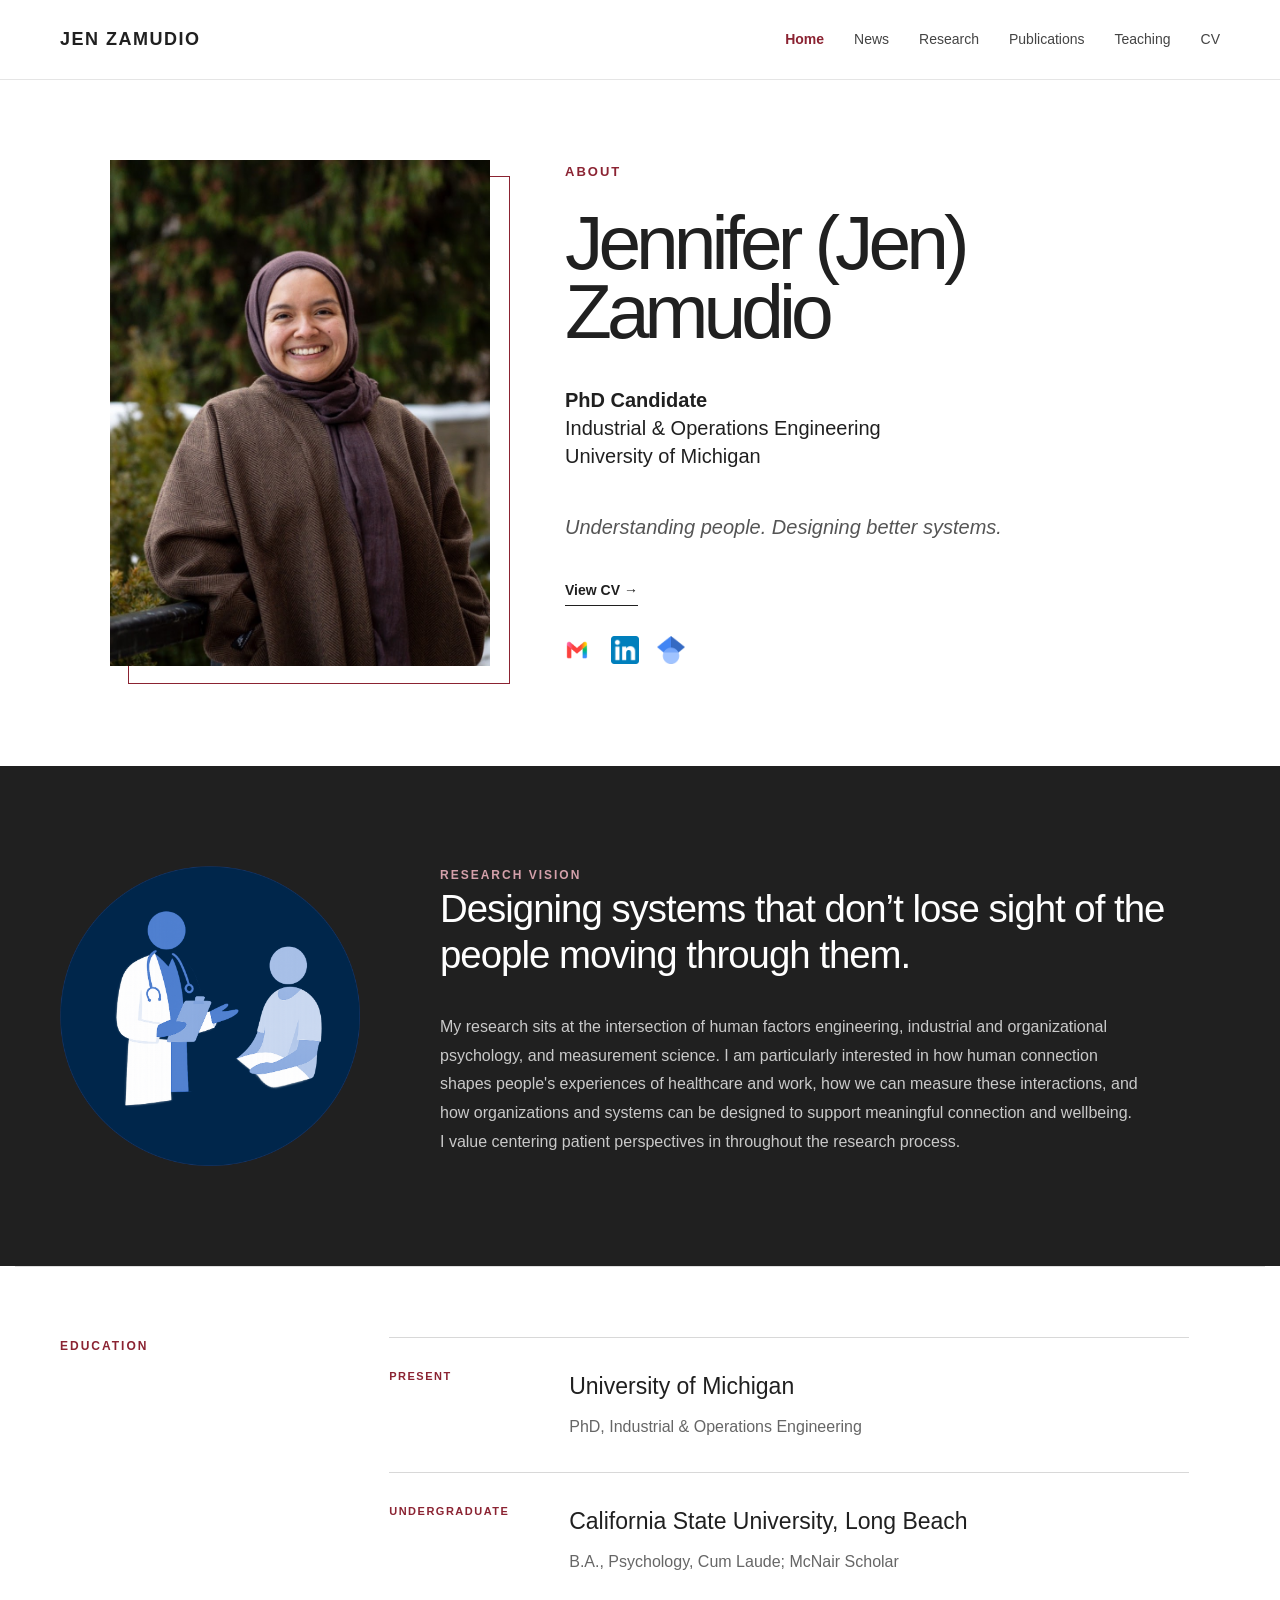
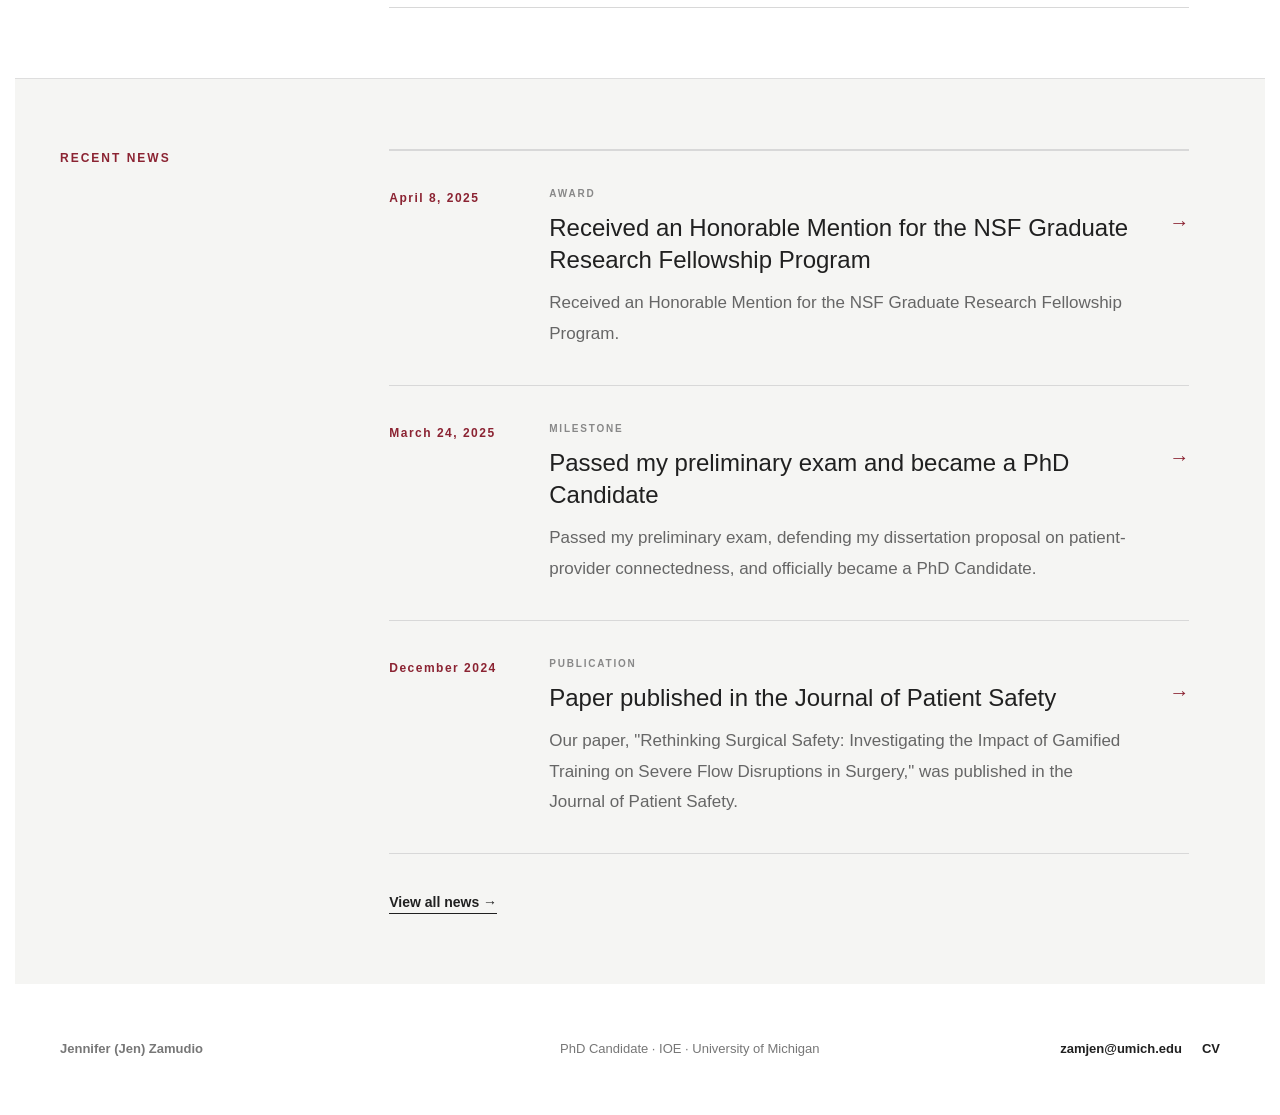
==== index.html @ ee417a84 "Update index.html" ====
<!DOCTYPE html>
<html lang="en">

<head>

    <meta charset="UTF-8">

    <meta
        name="viewport"
        content="width=device-width, initial-scale=1.0"
    >

    <title>About | Jen Zamudio</title>

    <link
        rel="stylesheet"
        href="style.css"
    >

</head>


<body>


<header class="site-header">

    <div class="nav-container">

        <a
            href="index.html"
            class="site-name"
        >
            JEN ZAMUDIO
        </a>


        <nav>
            <a href="index.html">Home</a>
             <a href="news.html">News</a>
            <a href="research.html">Research</a>
            <a href="publications.html">Publications</a>
            <a href="teaching.html">Teaching</a>
            <a href="cv.html">CV</a>
        </nav>

    </div>

</header>



<main>


<!-- PROFILE HEADER -->

<section class="profile-header">

    <div class="profile-photo">

        <img
            src="jennifer-zamudio.jpg"
            alt="Jennifer Zamudio"
        >

    </div>


    <div class="profile-intro">

        <p class="eyebrow">
            ABOUT
        </p>

        <h1>
            Jennifer (Jen)<br>
            Zamudio
        </h1>

       <p class="profile-title">
    <b>PhD Candidate</b><br>
    <a href="https://ioe.engin.umich.edu/" target="_blank">
        Industrial & Operations Engineering<br>
        University of Michigan
    </a>
</p>

        <p class="profile-description">

          <em>Understanding people. Designing better systems.</em>

        </p>


        <div class="profile-links">

    <a href="cv.html">
        View CV →
    </a>

</div>


<div class="social-links">


       <a
        href="mailto:zamjen@umich.edu"
        target="_blank"
        aria-label="E-mail"
    >
        <img
            src="mail.png"
            alt="Email"
        >
    </a>
    
    <a
        href="https://www.linkedin.com/in/zamjen/"
        target="_blank"
        aria-label="LinkedIn"
    >
        <img
            src="li.png"
            alt="LinkedIn"
        >
    </a>

      <a
        href="https://scholar.google.com/citations?user=yQ9SQmwAAAAJ&hl=en"
        target="_blank"
        aria-label="Google Scholar"
    >
        <img
            src="google-scholar.png"
            alt="Google Scholar"
        >
    </a>

</div>

    </div>

</section>


<!-- RESEARCH VISION -->

<section class="profile-highlight">

    <div class="research-vision-left">

        <div class="research-photo">

            <img
                src="research-identity.png"
                alt="Research identity"
            >

        </div>

    </div>


    <div class="research-content">

        <div class="profile-highlight-label">
            RESEARCH VISION<br>
        </div>

        <blockquote>
            Designing systems that don’t lose sight of the people moving through them.
        </blockquote>

        <p>
            My research sits at the intersection of human factors engineering,
            industrial and organizational psychology, and measurement science.
            I am particularly interested in how human connection
            shapes people's experiences of healthcare and work,
            how we can measure these interactions,
            and how organizations and systems can be designed to
            support meaningful connection and wellbeing. I value centering patient perspectives
            in throughout the research process.
        </p>

    </div>

</section>
    
<!-- EDUCATION -->

<section class="profile-section education-section">

    <div class="profile-section-label">
        EDUCATION
    </div>


    <div class="profile-section-content">


        <div class="education-item">

            <div class="education-year">
                PRESENT
            </div>

            <div>

                <h3>
                    University of Michigan
                </h3>

                <p>
                    PhD, Industrial & Operations Engineering
                </p>

            </div>

        </div>


        <div class="education-item">

            <div class="education-year">
                UNDERGRADUATE
            </div>

            <div>

                <h3>
                    California State University, Long Beach
                </h3>

                <p>
                    B.A., Psychology, Cum Laude; McNair Scholar
                </p>

            </div>

        </div>


    </div>

</section>
<!-- =====================================================
     RECENT NEWS
     ===================================================== -->

<!-- RECENT NEWS -->

<section class="profile-section news-section">

    <div class="profile-section-label">
        RECENT NEWS
    </div>


    <div class="profile-section-content">

        <div id="homepage-news">
            <!-- News automatically inserted by main.js -->
        </div>


        <div class="recent-news-footer">

            <a href="news.html" class="text-link">
                View all news →
            </a>

        </div>

    </div>

</section>

    
<!-- FOOTER -->

<footer>

    <div class="footer-info">
        <b>Jennifer (Jen) Zamudio</b>
    </div>


    <div class="footer-info">

        PhD Candidate · IOE · University of Michigan

    </div>


    <div class="footer-links">

        <a href="mailto:">
            zamjen@umich.edu
        </a>

        <a href="cv.html">
            CV
        </a>

    </div>

</footer>


</main>


<script src="main.js"></script>


</body>

</html>
---- style.css ----
/* =========================================================
   JENNIFER ZAMUDIO — ACADEMIC WEBSITE
   ========================================================= */


/* =========================================================
   GLOBAL
   ========================================================= */

* {
    box-sizing: border-box;
}

html {
    scroll-behavior: smooth;
}

body {
    margin: 0;
    font-family: Arial, Helvetica, sans-serif;
    color: #202020;
    background: #ffffff;
    line-height: 1.6;
}

a {
    color: inherit;
    text-decoration: none;
}

img {
    max-width: 100%;
    display: block;
}


/* =========================================================
   HEADER
   ========================================================= */

.site-header {
    width: 100%;
    border-bottom: 1px solid #e5e5e5;
    background: #ffffff;
    position: relative;
    z-index: 10;
}

.nav-container {
    max-width: 1250px;
    margin: 0 auto;
    padding: 25px 45px;

    display: flex;
    align-items: center;
    justify-content: space-between;
    gap: 40px;
}

.site-name {
    font-size: 18px;
    font-weight: 700;
    letter-spacing: 1.5px;
    white-space: nowrap;
}

nav {
    display: flex;
    align-items: center;
    gap: 30px;
}

nav a {
    font-size: 14px;
    color: #444;
    transition: color 0.2s ease;
}

nav a:hover {
    color: #8b2332;
}

nav a.active {
    color: #8b2332;
    font-weight: 700;
}


/* =========================================================
   HOMEPAGE — HERO
   ========================================================= */

.hero {
    max-width: 1250px;
    margin: 0 auto;

    min-height: 650px;
    padding: 90px 45px;

    display: grid;
    grid-template-columns: 1.1fr 0.9fr;
    gap: 80px;
    align-items: center;
}

.hero-text {
    max-width: 700px;
}

.eyebrow {
    margin: 0 0 25px 0;

    font-size: 13px;
    font-weight: 700;
    letter-spacing: 2px;

    color: #8b2332;
}

.hero h1 {
    margin: 0;

    font-size: clamp(64px, 8vw, 112px);
    line-height: 0.9;
    letter-spacing: -5px;
    font-weight: 700;
}

.hero h2 {
    max-width: 650px;

    margin: 40px 0 25px;

    font-size: clamp(25px, 3vw, 40px);
    line-height: 1.2;
    font-weight: 400;
}

.hero-description {
    max-width: 600px;

    margin: 0;

    font-size: 18px;
    line-height: 1.7;
    color: #555;
}

.hero-buttons {
    margin-top: 40px;

    display: flex;
    align-items: center;
    gap: 30px;
}

.button {
    display: inline-block;

    padding: 14px 25px;

    background: #8b2332;
    color: white;

    font-size: 14px;
    font-weight: 700;

    transition: all 0.2s ease;
}

.button:hover {
    background: #651724;
    transform: translateY(-2px);
}

.text-link {
    font-size: 14px;
    font-weight: 700;

    border-bottom: 1px solid #202020;

    padding-bottom: 3px;

    transition: all 0.2s ease;
}

.text-link:hover {
    color: #8b2332;
    border-color: #8b2332;
}


/* =========================================================
   HOMEPAGE — HERO PHOTO
   ========================================================= */

.hero-image {
    width: 100%;
    position: relative;
}

.hero-image img {
    width: 100%;
    aspect-ratio: 4 / 5;

    object-fit: cover;

    display: block;

    filter: grayscale(8%);

    transition: transform 0.4s ease;
}

.hero-image::after {
    content: "";

    position: absolute;

    left: 18px;
    bottom: -18px;

    width: 100%;
    height: 100%;

    border: 1px solid #8b2332;

    z-index: -1;
}

.hero-image:hover img {
    transform: translate(-4px, -4px);
}


/* =========================================================
   HOMEPAGE — RECENT NEWS
   ========================================================= */

.recent-news {
    max-width: 1250px;
    margin: 0 auto;
    padding: 120px 45px;
}

.recent-news-header {
    display: grid;
    grid-template-columns: 0.35fr 1fr;
    gap: 80px;
    margin-bottom: 70px;
}

.recent-news-header h2 {
    max-width: 800px;
    margin: 0;

    font-size: clamp(38px, 5vw, 65px);
    line-height: 1.05;
    letter-spacing: -2px;
    font-weight: 500;
}

.recent-news-intro {
    max-width: 700px;
    margin: 35px 0 0;

    font-size: 18px;
    line-height: 1.7;
    color: #666;
}


/* ---------- NEWS ITEMS ---------- */

.homepage-news-item {
    display: grid;
    grid-template-columns: 120px 1fr auto;
    gap: 40px;

    padding: 35px 0;

    border-top: 1px solid #d8d8d8;

    align-items: start;

    transition: padding-left 0.2s ease;
}

.homepage-news-item:last-child {
    border-bottom: 1px solid #d8d8d8;
}

.homepage-news-item:hover {
    padding-left: 8px;
}

.homepage-news-date {
    padding-top: 3px;

    font-size: 12px;
    font-weight: 700;
    letter-spacing: 1.5px;

    color: #8b2332;
}

.homepage-news-content {
    max-width: 800px;
}

.homepage-news-category {
    display: block;

    margin-bottom: 10px;

    font-size: 10px;
    font-weight: 700;
    letter-spacing: 1.8px;

    color: #888;
}

.homepage-news-content h3 {
    margin: 0;

    font-size: 24px;
    line-height: 1.35;
    font-weight: 500;
}

.homepage-news-content p {
    max-width: 700px;

    margin: 12px 0 0;

    font-size: 15px;
    line-height: 1.7;

    color: #666;
}

.homepage-news-arrow {
    padding-top: 20px;

    font-size: 20px;
    font-weight: 700;

    color: #8b2332;

    transition: transform 0.2s ease;
}

.homepage-news-item:hover .homepage-news-arrow {
    transform: translateX(5px);
}

.recent-news-footer {
    margin-top: 35px;
}

/* =========================================================
   HOMEPAGE — RESEARCH INTRO
   ========================================================= */

.research-intro {
    background: #f5f5f3;

    padding: 110px 45px;
}

.research-intro > * {
    max-width: 1250px;
    margin-left: auto;
    margin-right: auto;
}

.section-label {
    margin-bottom: 25px;

    font-size: 12px;
    font-weight: 700;
    letter-spacing: 2px;

    color: #8b2332;
}

.research-intro > h2 {
    max-width: 850px;

    margin-top: 0;

    font-size: clamp(35px, 5vw, 62px);
    line-height: 1.1;
    letter-spacing: -2px;

    font-weight: 500;
}

.section-description {
    max-width: 700px;

    margin-top: 30px;

    color: #666;
    font-size: 18px;
}


/* =========================================================
   HOMEPAGE — RESEARCH CARDS
   ========================================================= */

.research-grid {
    max-width: 1250px;

    margin-top: 70px;

    display: grid;
    grid-template-columns: repeat(3, 1fr);
    gap: 25px;
}

.research-card {
    display: flex;
    flex-direction: column;

    min-height: 360px;

    padding: 35px;

    background: white;

    border-top: 4px solid #8b2332;

    transition:
        transform 0.25s ease,
        box-shadow 0.25s ease;
}

.research-card:hover {
    transform: translateY(-6px);

    box-shadow:
        0 15px 35px rgba(0, 0, 0, 0.08);
}

.card-number {
    font-size: 13px;
    color: #8b2332;
    font-weight: 700;
}

.research-card h3 {
    margin: 50px 0 20px;

    font-size: 30px;
    line-height: 1.15;
}

.research-card p {
    margin: 0;

    color: #666;
    font-size: 16px;
}

.card-link {
    margin-top: auto;

    padding-top: 30px;

    font-size: 14px;
    font-weight: 700;
}


/* =========================================================
   HOMEPAGE — FEATURED RESEARCH
   ========================================================= */

.featured {
    max-width: 1250px;

    margin: 0 auto;

    padding: 120px 45px;

    display: grid;

    grid-template-columns: 0.35fr 1fr;

    gap: 80px;
}

.featured-label {
    font-size: 12px;
    font-weight: 700;
    letter-spacing: 2px;
    color: #8b2332;
}

.featured-content {
    max-width: 800px;
}

.featured-kicker {
    margin: 0 0 20px;

    font-size: 12px;
    font-weight: 700;
    letter-spacing: 2px;

    color: #888;
}

.featured h2 {
    margin: 0;

    font-size: clamp(38px, 5vw, 65px);

    line-height: 1.05;

    letter-spacing: -2px;

    font-weight: 500;
}

.featured-content > p:not(.featured-kicker) {
    max-width: 700px;

    margin: 35px 0;

    font-size: 18px;

    color: #666;
}


/* =========================================================
   HOMEPAGE — APPROACH
   ========================================================= */

.approach {
    background: #202020;

    color: white;

    padding: 100px 45px;
}

.approach > .section-label {
    max-width: 1250px;

    margin-left: auto;
    margin-right: auto;

    color: #d4a0aa;
}

.approach-grid {
    max-width: 1250px;

    margin: 50px auto 0;

    display: grid;

    grid-template-columns: repeat(3, 1fr);

    gap: 60px;
}

.approach-grid h3 {
    margin: 0 0 20px;

    font-size: 28px;

    font-weight: 500;
}

.approach-grid p {
    margin: 0;

    color: #c8c8c8;

    font-size: 16px;
}


/* =========================================================
   PUBLICATIONS PAGE
   ========================================================= */


/* ---------- PUBLICATIONS HERO ---------- */

.publications-page {
    width: 100%;
}

.publications-hero {
    max-width: 1250px;
    margin: 0 auto;

    padding: 100px 45px 85px;
}

.publications-hero .section-label {
    margin-bottom: 25px;
}

.publications-hero h1 {
    max-width: 950px;

    margin: 0;

    font-size: clamp(45px, 6vw, 78px);

    line-height: 1.02;

    letter-spacing: -3px;

    font-weight: 500;
}

.publications-intro {
    max-width: 700px;

    margin: 35px 0 25px;

    color: #666;

    font-size: 19px;

    line-height: 1.75;
}

.scholar-link {
    display: inline-block;

    margin-top: 15px;

    font-size: 14px;

    font-weight: 700;

    border-bottom: 1px solid #202020;

    padding-bottom: 4px;

    transition:
        color 0.2s ease,
        border-color 0.2s ease;
}

.scholar-link:hover {
    color: #8b2332;

    border-color: #8b2332;
}


/* ---------- PUBLICATION FILTERS ---------- */

.publication-filters {
    background: #f5f5f3;

    padding: 55px 45px 60px;

    border-top: 1px solid #e5e5e5;

    border-bottom: 1px solid #e5e5e5;
}

.filter-label {
    max-width: 1250px;

    margin: 0 auto 25px;

    font-size: 11px;

    font-weight: 700;

    letter-spacing: 2px;

    color: #777;
}

.filter-buttons {
    max-width: 1250px;

    margin: 0 auto;

    display: flex;

    flex-wrap: wrap;

    gap: 10px;
}

.filter-button {
    appearance: none;

    border: 1px solid #cfcfcf;

    background: #ffffff;

    color: #444;

    padding: 10px 17px;

    font-family: inherit;

    font-size: 11px;

    font-weight: 700;

    letter-spacing: 1px;

    cursor: pointer;

    transition:
        background 0.2s ease,
        color 0.2s ease,
        border-color 0.2s ease;
}

.filter-button:hover {
    border-color: #8b2332;

    color: #8b2332;
}

.filter-button.active {
    background: #8b2332;

    border-color: #8b2332;

    color: #ffffff;
}


/* ---------- PUBLICATION SECTIONS ---------- */

.publication-section {
    max-width: 1250px;

    margin: 0 auto;

    padding: 105px 45px;
}

.publication-section + .publication-section {
    border-top: 1px solid #e0e0e0;
}

.publication-section-heading {
    max-width: 850px;

    margin-bottom: 60px;
}

.publication-section-heading .section-label {
    margin-bottom: 20px;
}

.publication-section-heading h2 {
    margin: 0;

    font-size: clamp(38px, 5vw, 62px);

    line-height: 1.05;

    letter-spacing: -2px;

    font-weight: 500;
}

.publication-section-heading > p:not(.section-label) {
    max-width: 700px;

    margin: 25px 0 0;

    color: #666;

    font-size: 17px;

    line-height: 1.75;
}


/* ---------- PUBLICATION CARD ---------- */

.publication {
    display: grid;

    grid-template-columns: 100px 1fr;

    gap: 45px;

    padding: 50px 0;

    border-top: 1px solid #d8d8d8;

    transition:
        opacity 0.2s ease,
        transform 0.2s ease;
}

.publication:last-child {
    border-bottom: 1px solid #d8d8d8;
}

.publication-year {
    padding-top: 5px;

    font-size: 13px;

    font-weight: 700;

    letter-spacing: 1px;

    color: #8b2332;
}

.publication-content {
    max-width: 850px;
}

.publication-status {
    margin: 0 0 12px;

    font-size: 11px;

    font-weight: 700;

    letter-spacing: 1.8px;

    color: #8b2332;
}

.publication-content h3 {
    margin: 0;

    font-size: 25px;

    line-height: 1.35;

    font-weight: 500;

    color: #202020;
}

.authors {
    margin: 18px 0 0;

    font-size: 15px;

    line-height: 1.6;

    color: #555;
}

.journal {
    margin: 10px 0 0;

    font-size: 15px;

    color: #666;
}


/* =========================================================
   PUBLICATION TAGS
   ========================================================= */

.publication-tags {
    display: flex;
    flex-wrap: wrap;
    gap: 8px;
    margin-top: 22px;
}

.publication-tags .tag {
    display: inline-block;

    padding: 5px 9px;

    border: 1px solid #d6d6d6;
    background: #fafafa;

    color: #555;

    font-size: 10px;
    font-weight: 700;
    letter-spacing: 1.2px;
    line-height: 1.2;

    white-space: nowrap;

    transition:
        color 0.2s ease,
        border-color 0.2s ease,
        background 0.2s ease;
}

/* ALL TAGS behave identically */

.publication-tags .tag:hover {
    color: #8b2332;
    border-color: #8b2332;
    background: #ffffff;
}

/* ---------- PAPER LINKS ---------- */

.paper-link {
    display: inline-block;

    margin-top: 28px;

    font-size: 12px;

    font-weight: 700;

    letter-spacing: 0.5px;

    border-bottom: 1px solid #202020;

    padding-bottom: 3px;

    transition:
        color 0.2s ease,
        border-color 0.2s ease;
}

.paper-link:hover {
    color: #8b2332;

    border-color: #8b2332;
}


/* ---------- RESEARCH IN PROGRESS ---------- */

.research-in-progress {
    background: #f5f5f3;

    max-width: none;

    padding-left: max(45px, calc((100% - 1160px) / 2));

    padding-right: max(45px, calc((100% - 1160px) / 2));
}

.research-in-progress .publication {
    max-width: 1250px;
}


/* =========================================================
   ABOUT / PROFILE PAGE
   ========================================================= */


/* ---------- PROFILE HEADER ---------- */

.profile-header {
    max-width: 1150px;
    margin: 0 auto;

    padding: 80px 45px 100px;

    display: grid;

    grid-template-columns: 380px 1fr;

    gap: 75px;

    align-items: center;
}

.profile-photo {
    position: relative;

    width: 380px;

    max-width: 100%;
}

.profile-photo img {
    width: 100%;

    aspect-ratio: 3 / 4;

    object-fit: cover;

    display: block;
}

.profile-photo::after {
    content: "";

    position: absolute;

    left: 18px;
    bottom: -18px;

    width: 100%;
    height: 100%;

    border: 1px solid #8b2332;

    z-index: -1;
}

.profile-intro {
    max-width: 650px;
}

.profile-intro h1 {
    margin: 0;

    font-size: clamp(55px, 6vw, 82px);

    line-height: 0.9;

    letter-spacing: -5px;

    font-weight: 500;
}

.profile-title {
    margin: 40px 0 5px;

    font-size: 20px;

    line-height: 1.4;

    font-weight: 500;
}

.profile-affiliation {
    margin: 0;

    color: #777;

    font-size: 16px;
}

.profile-description {
    max-width: 600px;

    margin-top: 40px;

    font-size: 20px;

    line-height: 1.7;

    color: #555;
}

.profile-links {
    display: flex;

    gap: 30px;

    margin-top: 35px;
}

.profile-links a {
    font-size: 14px;

    font-weight: 700;

    border-bottom: 1px solid #202020;

    padding-bottom: 4px;
}

.profile-links a:hover {
    color: #8b2332;

    border-color: #8b2332;
}


/* ---------- PROFILE SECTIONS ---------- */

.profile-section {
    padding: 70px 45px;

    border-top: 1px solid #dedede;

    display: grid;

    grid-template-columns: 0.3fr 1fr;

    gap: 80px;

    max-width: 1250px;

    margin: 0 auto;
}

.profile-section-label,
.profile-highlight-label {
    font-size: 12px;

    font-weight: 700;

    letter-spacing: 2px;

    color: #8b2332;
}

.profile-section-content {
    max-width: 800px;
}

.profile-section-content h2 {
    margin: 0 0 30px;

    font-size: clamp(35px, 5vw, 60px);

    line-height: 1.05;

    letter-spacing: -2px;

    font-weight: 500;
}

.profile-section-content p {
    max-width: 750px;

    font-size: 17px;

    line-height: 1.8;

    color: #666;
}


/* ---------- INTERESTS ---------- */

.interest-list {
    margin-top: 55px;

    border-top: 1px solid #d8d8d8;
}

.interest-list div {
    padding: 20px 0;

    border-bottom: 1px solid #d8d8d8;

    display: flex;

    align-items: center;

    gap: 30px;

    font-size: 17px;

    font-weight: 500;
}

.interest-list span {
    width: 35px;

    font-size: 12px;

    font-weight: 700;

    color: #8b2332;
}


/* ---------- RESEARCH VISION ---------- */

/* =========================================================
   RESEARCH VISION
   ========================================================= */

.profile-highlight {
    background: #202020;
    color: white;

    padding: 100px max(45px, calc((100% - 1160px) / 2));

    display: grid;
    grid-template-columns: 0.3fr 1fr;

    gap: 80px;

    align-items: start;
}


/* LEFT SIDE — LABEL + IMAGE */

.research-vision-left {
    display: flex;
    flex-direction: column;
    gap: 35px;
}

.profile-highlight-label {
    font-size: 12px;
    font-weight: 700;
    letter-spacing: 2px;
    color: #d4a0aa;
}

.research-photo {
    width: 220px;
}

.research-photo img {
    width: 100%;
    height: auto;
    display: block;
}


/* RIGHT SIDE — RESEARCH STATEMENT */

.research-content {
    max-width: 800px;
}

.profile-highlight blockquote {
    margin: 0;

    max-width: 750px;

    font-size: clamp(28px, 3vw, 42px);

    line-height: 1.2;

    letter-spacing: -1px;

    font-weight: 400;
}

.profile-highlight p {
    max-width: 700px;

    margin: 35px 0 0;

    color: #c9c9c9;

    font-size: 16px;

    line-height: 1.8;
}


/* ---------- EDUCATION ---------- */

.education-item {
    display: grid;

    grid-template-columns: 150px 1fr;

    gap: 30px;

    padding: 30px 0;

    border-top: 1px solid #d8d8d8;
}

.education-item:last-child {
    border-bottom: 1px solid #d8d8d8;
}

.education-year {
    font-size: 11px;

    font-weight: 700;

    letter-spacing: 1.5px;

    color: #8b2332;
}

.education-item h3 {
    margin: 0 0 8px;

    font-size: 23px;

    font-weight: 500;
}

.education-item p {
    margin: 0;

    font-size: 16px;

    color: #666;
}


/* ---------- BACKGROUND ---------- */

.background-section {
    padding-bottom: 130px;
}


/* =========================================================
   FOOTER
   ========================================================= */

footer {
    max-width: 1250px;

    margin: 0 auto;

    padding: 55px 45px;

    display: grid;

    grid-template-columns: 1fr 1fr auto;

    align-items: center;

    gap: 30px;
}

.footer-name {
    font-size: 17px;
    font-weight: 700;
}

.footer-info {
    color: #777;
    font-size: 13px;
}

.footer-links {
    display: flex;
    gap: 20px;
}

.footer-links a {
    font-size: 13px;
    font-weight: 700;
}

.footer-links a:hover {
    color: #8b2332;
}


/* =========================================================
   TABLET — 900px
   ========================================================= */

@media (max-width: 900px) {

    /* ---------- HEADER ---------- */

    .nav-container {
        padding: 20px 25px;
    }

    nav {
        gap: 15px;
    }

    nav a {
        font-size: 12px;
    }


    /* ---------- HOMEPAGE ---------- */

    .hero {
        grid-template-columns: 1fr;

        padding: 70px 25px;

        gap: 50px;
    }

    .hero-image-placeholder {
        max-width: 450px;
    }

    .research-intro {
        padding: 80px 25px;
    }

    .research-grid {
        grid-template-columns: 1fr;
    }

    .featured {
        padding: 90px 25px;

        grid-template-columns: 1fr;

        gap: 30px;
    }

    .approach {
        padding: 80px 25px;
    }

    .approach-grid {
        grid-template-columns: 1fr;

        gap: 45px;
    }

       /* ---------- RECENT NEWS ---------- */

    .recent-news {
        padding: 70px 20px;
    }

    .recent-news-header h2 {
        font-size: 42px;
    }

    .recent-news-intro {
        font-size: 16px;
    }

    .homepage-news-item {
        grid-template-columns: 1fr auto;
        gap: 8px 20px;
        padding: 30px 0;
    }

    .homepage-news-date {
        grid-column: 1 / -1;
    }

    .homepage-news-content h3 {
        font-size: 21px;
    }

    .homepage-news-content p {
        font-size: 14px;
    }

    .homepage-news-arrow {
        grid-column: 2;
        grid-row: 2;
    }

    /* ---------- PUBLICATIONS ---------- */

    .publications-hero {
        padding: 75px 25px 65px;
    }

    .publication-filters {
        padding: 45px 25px 50px;
    }

    .publication-section {
        padding: 80px 25px;
    }

    .publication {
        grid-template-columns: 75px 1fr;

        gap: 30px;
    }

    .research-in-progress {
        padding-left: 25px;
        padding-right: 25px;
    }


    /* ---------- ABOUT ---------- */

    .profile-header {
        padding: 70px 25px 100px;

        grid-template-columns: 1fr;

        gap: 60px;
    }

    .profile-photo {
        max-width: 500px;
    }

    .profile-section {
        padding: 80px 25px;

        grid-template-columns: 1fr;

        gap: 35px;
    }

    .profile-highlight {
        padding: 80px 25px;

        grid-template-columns: 1fr;

        gap: 35px;
    }


    /* ---------- FOOTER ---------- */

    footer {
        padding: 45px 25px;

        grid-template-columns: 1fr;
    }
}


/* =========================================================
   MOBILE — 600px
   ========================================================= */

@media (max-width: 600px) {

    /* ---------- HEADER ---------- */

    .nav-container {
        flex-direction: column;
        align-items: flex-start;
    }

    nav {
        flex-wrap: wrap;

        gap: 12px 18px;
    }


    /* ---------- HOMEPAGE ---------- */

    .hero {
        padding-top: 55px;
    }

    .hero h1 {
        font-size: 65px;

        letter-spacing: -3px;
    }

    .hero h2 {
        font-size: 27px;
    }

    .hero-description {
        font-size: 16px;
    }

    .hero-buttons {
        flex-direction: column;

        align-items: flex-start;

        gap: 20px;
    }

    .research-intro > h2 {
        font-size: 40px;
    }

    .featured h2 {
        font-size: 42px;
    }


    /* ---------- PUBLICATIONS ---------- */

    .publications-hero {
        padding: 60px 20px 55px;
    }

    .publications-hero h1 {
        font-size: 43px;

        letter-spacing: -2px;
    }

    .publications-intro {
        font-size: 16px;

        line-height: 1.7;
    }

    .publication-filters {
        padding: 40px 20px 45px;
    }

    .filter-buttons {
        gap: 8px;
    }

    .filter-button {
        padding: 9px 12px;

        font-size: 9px;
    }

    .publication-section {
        padding: 65px 20px;
    }

    .publication-section-heading {
        margin-bottom: 40px;
    }

    .publication-section-heading h2 {
        font-size: 40px;
    }

    .publication-section-heading > p:not(.section-label) {
        font-size: 16px;
    }

    .publication {
        grid-template-columns: 1fr;

        gap: 12px;

        padding: 35px 0;
    }

    .publication-year {
        padding-top: 0;

        font-size: 12px;
    }

    .publication-content h3 {
        font-size: 21px;

        line-height: 1.4;
    }

    .authors,
    .journal {
        font-size: 14px;
    }

    .publication-tags {
        margin-top: 20px;

        gap: 6px;
    }

    .tag {
        font-size: 8px;

        padding: 5px 7px;
    }

    .research-in-progress {
        padding-left: 20px;
        padding-right: 20px;
    }


    /* ---------- ABOUT ---------- */

    .profile-header {
        padding-top: 55px;
    }

    .profile-intro h1 {
        font-size: 65px;

        letter-spacing: -3px;
    }

    .profile-description {
        font-size: 17px;
    }

    .profile-section-content h2 {
        font-size: 40px;
    }

    .profile-highlight blockquote {
        font-size: 40px;
    }

    .education-item {
        grid-template-columns: 1fr;

        gap: 8px;
    }

    .interest-list div {
        align-items: flex-start;
    }
}


/* =========================================================
   VERY SMALL SCREENS — 400px
   ========================================================= */

@media (max-width: 400px) {

    .site-name {
        font-size: 16px;
    }

    nav {
        gap: 10px 14px;
    }

    nav a {
        font-size: 11px;
    }

    .hero h1 {
        font-size: 57px;
    }

    .publications-hero h1 {
        font-size: 38px;
    }

    .publication-content h3 {
        font-size: 20px;
    }

    .filter-button {
        padding: 8px 10px;
    }
}

/* =========================================================
   RESEARCH PAGE
   ========================================================= */


/* ---------- RESEARCH HERO ---------- */

.research-page {
    width: 100%;
}

.research-page-hero {
    max-width: 1250px;
    margin: 0 auto;

    padding: 100px 45px 115px;
}

.research-page-hero-inner {
    max-width: 1050px;
}

.research-page-hero h1 {
    max-width: 950px;

    margin: 0;

    font-size: clamp(52px, 7vw, 90px);

    line-height: 0.98;

    letter-spacing: -4px;

    font-weight: 500;
}

.research-page-intro {
    max-width: 720px;

    margin: 40px 0 0;

    color: #666;

    font-size: 20px;

    line-height: 1.75;
}


/* ---------- RESEARCH PROGRAM ---------- */

.research-program {
    background: #f5f5f3;

    padding: 110px max(45px, calc((100% - 1160px) / 2));

    display: grid;

    grid-template-columns: 0.3fr 1fr;

    gap: 80px;
}

.research-program-label {
    font-size: 12px;

    font-weight: 700;

    letter-spacing: 2px;

    color: #8b2332;
}

.research-program-content {
    max-width: 800px;
}

.research-program-content h2 {
    margin: 0 0 35px;

    font-size: clamp(38px, 5vw, 62px);

    line-height: 1.05;

    letter-spacing: -2px;

    font-weight: 500;
}

.research-program-content p {
    max-width: 720px;

    margin: 0 0 25px;

    color: #666;

    font-size: 17px;

    line-height: 1.8;
}

.research-program-content blockquote {
    max-width: 760px;

    margin: 45px 0 0;

    padding-left: 30px;

    border-left: 3px solid #8b2332;

    font-size: clamp(25px, 3vw, 38px);

    line-height: 1.3;

    letter-spacing: -1px;

    font-weight: 400;

    color: #202020;
}


/* ---------- RESEARCH AREAS ---------- */

.research-areas {
    max-width: 1250px;

    margin: 0 auto;

    padding: 120px 45px;
}

.research-areas-header {
    max-width: 800px;

    margin-bottom: 70px;
}

.research-areas-header h2 {
    margin: 0;

    font-size: clamp(40px, 5vw, 65px);

    line-height: 1.05;

    letter-spacing: -2px;

    font-weight: 500;
}

.research-area-grid {
    display: grid;

    grid-template-columns: repeat(3, 1fr);

    gap: 25px;
}

.research-area-card {
    min-height: 390px;

    padding: 35px;

    border-top: 4px solid #8b2332;

    background: #f5f5f3;

    display: flex;

    flex-direction: column;
}

.research-area-number {
    font-size: 13px;

    font-weight: 700;

    color: #8b2332;
}

.research-area-card h3 {
    margin: 45px 0 20px;

    font-size: 29px;

    line-height: 1.15;

    font-weight: 500;
}

.research-area-card p {
    margin: 0;

    color: #666;

    font-size: 16px;

    line-height: 1.7;
}

.research-area-keywords {
    margin-top: auto;

    padding-top: 30px;

    color: #888;

    font-size: 11px;

    line-height: 1.6;

    letter-spacing: 0.3px;
}


/* ---------- PROJECTS ---------- */

.projects-section {
    max-width: 1250px;

    margin: 0 auto;

    padding: 120px 45px;
}

.projects-header {
    max-width: 850px;

    margin-bottom: 75px;
}

.projects-header h2 {
    margin: 0;

    font-size: clamp(40px, 5vw, 65px);

    line-height: 1.05;

    letter-spacing: -2px;

    font-weight: 500;
}

.projects-header > p:not(.section-label) {
    max-width: 700px;

    margin: 30px 0 0;

    color: #666;

    font-size: 17px;

    line-height: 1.75;
}


/* ---------- PROJECT ROW ---------- */

.project-list {
    border-top: 1px solid #d8d8d8;
}

.research-project {
    border-bottom: 1px solid #d8d8d8;
}


/* ---------- PROJECT TOGGLE ---------- */

.project-toggle {
    width: 100%;

    padding: 32px 0;

    border: 0;

    background: transparent;

    color: #202020;

    display: grid;

    grid-template-columns: 60px 1fr auto 35px;

    align-items: center;

    gap: 25px;

    text-align: left;

    font-family: inherit;

    cursor: pointer;
}

.project-toggle:hover .project-title {
    color: #8b2332;
}

.project-number {
    font-size: 12px;

    font-weight: 700;

    color: #8b2332;
}

.project-title {
    font-size: 25px;

    line-height: 1.3;

    font-weight: 500;

    transition: color 0.2s ease;
}

.project-type {
    font-size: 10px;

    font-weight: 700;

    letter-spacing: 1.5px;

    color: #888;

    text-align: right;
}

.project-arrow {
    width: 30px;

    height: 30px;

    border: 1px solid #cfcfcf;

    display: flex;

    align-items: center;

    justify-content: center;

    font-size: 20px;

    font-weight: 300;

    line-height: 1;

    transition:
        transform 0.25s ease,
        background 0.25s ease,
        color 0.25s ease,
        border-color 0.25s ease;
}


/* ---------- EXPANDED PROJECT ---------- */

.project-toggle[aria-expanded="true"] .project-arrow {
    transform: rotate(45deg);

    background: #8b2332;

    color: white;

    border-color: #8b2332;
}

.project-details {
    display: grid;

    grid-template-rows: 0fr;

    transition: grid-template-rows 0.35s ease;
}

.project-details-inner {
    overflow: hidden;

    min-height: 0;

    display: grid;

    grid-template-columns: 1fr 280px;

    gap: 80px;

    padding-left: 85px;

    padding-right: 55px;
}

.project-toggle[aria-expanded="true"] + .project-details {
    grid-template-rows: 1fr;
}

.project-toggle[aria-expanded="true"] + .project-details .project-details-inner {
    padding-bottom: 55px;
}


/* ---------- PROJECT CONTENT ---------- */

.project-details-main {
    max-width: 720px;
}

.project-kicker {
    margin: 0 0 15px;

    font-size: 11px;

    font-weight: 700;

    letter-spacing: 1.8px;

    color: #8b2332;
}

.project-details-main h3 {
    margin: 0 0 30px;

    font-size: 35px;

    line-height: 1.15;

    letter-spacing: -1px;

    font-weight: 500;
}

.project-details-main p:not(.project-kicker) {
    margin: 0 0 22px;

    color: #666;

    font-size: 16px;

    line-height: 1.8;
}


/* ---------- PROJECT META ---------- */

.project-details-meta {
    border-top: 1px solid #d8d8d8;
}

.project-details-meta div {
    padding: 20px 0;

    border-bottom: 1px solid #d8d8d8;
}

.project-details-meta span {
    display: block;

    margin-bottom: 6px;

    font-size: 10px;

    font-weight: 700;

    letter-spacing: 1.5px;

    color: #8b2332;
}

.project-details-meta strong {
    display: block;

    font-size: 14px;

    line-height: 1.5;

    font-weight: 500;

    color: #555;
}


/* ---------- RESEARCH METHODS ---------- */

.research-methods {
    background: #202020;

    color: white;

    padding: 110px max(45px, calc((100% - 1160px) / 2));

    display: grid;

    grid-template-columns: 0.3fr 1fr;

    gap: 80px;
}

.research-methods-label {
    font-size: 12px;

    font-weight: 700;

    letter-spacing: 2px;

    color: #d4a0aa;
}

.research-methods-content {
    max-width: 850px;
}

.research-methods-content h2 {
    margin: 0 0 65px;

    font-size: clamp(40px, 5vw, 65px);

    line-height: 1.05;

    letter-spacing: -2px;

    font-weight: 400;
}

.research-method-grid {
    display: grid;

    grid-template-columns: repeat(3, 1fr);

    gap: 50px;
}

.research-method {
    border-top: 1px solid #555;

    padding-top: 25px;
}

.research-method > span {
    font-size: 11px;

    font-weight: 700;

    letter-spacing: 1px;

    color: #d4a0aa;
}

.research-method h3 {
    margin: 30px 0 15px;

    font-size: 28px;

    font-weight: 400;
}

.research-method p {
    margin: 0;

    color: #c8c8c8;

    font-size: 15px;

    line-height: 1.7;
}


/* ---------- COLLABORATION ---------- */

.research-collaboration {
    max-width: 1250px;

    margin: 0 auto;

    padding: 120px 45px 140px;
}

.research-collaboration h2 {
    max-width: 850px;

    margin: 0;

    font-size: clamp(40px, 5vw, 65px);

    line-height: 1.05;

    letter-spacing: -2px;

    font-weight: 500;
}

.research-collaboration > p:not(.section-label) {
    max-width: 700px;

    margin: 35px 0;

    color: #666;

    font-size: 17px;

    line-height: 1.8;
}


/* =========================================================
   RESEARCH PAGE — TABLET
   ========================================================= */

@media (max-width: 900px) {

    .research-page-hero {
        padding: 75px 25px 90px;
    }

    .research-program {
        padding: 80px 25px;

        grid-template-columns: 1fr;

        gap: 35px;
    }

    .research-areas {
        padding: 90px 25px;
    }

    .research-area-grid {
        grid-template-columns: 1fr;
    }

    .research-area-card {
        min-height: auto;
    }

    .projects-section {
        padding: 90px 25px;
    }

    .project-toggle {
        grid-template-columns: 50px 1fr 30px;

        gap: 20px;
    }

    .project-type {
        display: none;
    }

    .project-details-inner {
        grid-template-columns: 1fr;

        gap: 45px;

        padding-left: 70px;

        padding-right: 30px;
    }

    .research-methods {
        padding: 80px 25px;

        grid-template-columns: 1fr;

        gap: 35px;
    }

    .research-collaboration {
        padding: 90px 25px 110px;
    }
}


/* =========================================================
   RESEARCH PAGE — MOBILE
   ========================================================= */

@media (max-width: 600px) {

    .research-page-hero {
        padding: 60px 20px 70px;
    }

    .research-page-hero h1 {
        font-size: 45px;

        letter-spacing: -2px;
    }

    .research-page-intro {
        margin-top: 30px;

        font-size: 17px;
    }

    .research-program {
        padding: 65px 20px;
    }

    .research-program-content h2 {
        font-size: 40px;
    }

    .research-program-content blockquote {
        font-size: 27px;

        padding-left: 20px;
    }

    .research-areas {
        padding: 70px 20px;
    }

    .research-areas-header {
        margin-bottom: 45px;
    }

    .research-areas-header h2 {
        font-size: 40px;
    }

    .research-area-card {
        padding: 30px;
    }

    .research-area-card h3 {
        margin-top: 35px;

        font-size: 27px;
    }

    .projects-section {
        padding: 70px 20px;
    }

    .projects-header {
        margin-bottom: 50px;
    }

    .projects-header h2 {
        font-size: 40px;
    }

    .project-toggle {
        grid-template-columns: 35px 1fr 30px;

        gap: 12px;

        padding: 25px 0;
    }

    .project-title {
        font-size: 19px;
    }

    .project-number {
        font-size: 10px;
    }

    .project-details-inner {
        padding-left: 47px;

        padding-right: 10px;

        gap: 35px;
    }

    .project-toggle[aria-expanded="true"] + .project-details .project-details-inner {
        padding-bottom: 40px;
    }

    .project-details-main h3 {
        font-size: 28px;
    }

    .project-details-main p:not(.project-kicker) {
        font-size: 15px;
    }

    .research-methods {
        padding: 70px 20px;
    }

    .research-methods-content h2 {
        font-size: 40px;

        margin-bottom: 45px;
    }

    .research-method-grid {
        grid-template-columns: 1fr;

        gap: 40px;
    }

    .research-collaboration {
        padding: 70px 20px 90px;
    }

    .research-collaboration h2 {
        font-size: 40px;
    }
}

/* =========================================================
   NEWS PAGE
   ========================================================= */

.news-page {
    width: 100%;
}


/* ---------- NEWS HERO ---------- */

.news-hero {
    max-width: 1250px;
    margin: 0 auto;

    padding: 100px 45px 85px;
}

.news-hero .section-label {
    margin-bottom: 25px;
}

.news-hero h1 {
    max-width: 900px;

    margin: 0;

    font-size: clamp(48px, 6vw, 80px);

    line-height: 1.02;

    letter-spacing: -3px;

    font-weight: 500;
}

.news-intro {
    max-width: 700px;

    margin: 35px 0 0;

    color: #666;

    font-size: 19px;

    line-height: 1.75;
}


/* ---------- NEWS ARCHIVE ---------- */

.news-archive {
    max-width: 1250px;

    margin: 0 auto;

    padding: 0 45px 120px;
}

.news-section-label {
    padding: 25px 0;

    border-top: 1px solid #202020;
    border-bottom: 1px solid #d8d8d8;

    font-size: 11px;

    font-weight: 700;

    letter-spacing: 2px;

    color: #8b2332;
}


/* ---------- NEWS ITEM ---------- */

.news-item {
    border-bottom: 1px solid #d8d8d8;
}

.news-item-header {
    display: grid;

    grid-template-columns: 110px 1fr 40px;

    gap: 35px;

    align-items: start;

    padding: 35px 0;

    cursor: pointer;
}

.news-date {
    padding-top: 4px;

    font-size: 14px;

    font-weight: 550;

    letter-spacing: 1.5px;

    color: #8b2332;
}

.news-item-title {
    margin: 0;

    font-size: 20px;

    line-height: 1.35;

    font-weight: 500;

    color: #202020;
}

.news-item-summary {
    margin: 10px 0 0;

    color: #666;

    font-size: 15px;

    line-height: 1.6;
}

.news-toggle {
    width: 32px;
    height: 32px;

    border: 1px solid #cfcfcf;

    display: flex;

    align-items: center;
    justify-content: center;

    font-size: 18px;

    color: #8b2332;

    transition:
        background 0.2s ease,
        color 0.2s ease,
        transform 0.2s ease;
}

.news-item-header:hover .news-toggle {
    background: #8b2332;

    color: white;

    border-color: #8b2332;
}


/* ---------- EXPANDED NEWS ---------- */

.news-item-details {
    display: none;

    padding: 0 75px 40px 145px;

    max-width: 950px;
}

.news-item.open .news-item-details {
    display: block;
}

.news-item.open .news-toggle {
    transform: rotate(45deg);

    background: #8b2332;

    color: white;

    border-color: #8b2332;
}

.news-item-details p {
    margin: 0 0 20px;

    color: #555;

    font-size: 16px;

    line-height: 1.8;
}

.news-item-details p:last-child {
    margin-bottom: 0;
}

.news-item-details a {
    color: #8b2332;

    font-weight: 700;

    border-bottom: 1px solid #8b2332;
}

.news-item-details a:hover {
    color: #651724;

    border-color: #651724;
}


/* ---------- NEWS CATEGORIES ---------- */

.news-category {
    display: inline-block;

    margin-top: 20px;

    padding: 5px 9px;

    border: 1px solid #d6d6d6;

    background: #fafafa;

    color: #555;

    font-size: 9px;

    font-weight: 700;

    letter-spacing: 1.2px;
}


/* =========================================================
   NEWS — TABLET
   ========================================================= */

@media (max-width: 900px) {

    .news-hero {
        padding: 75px 25px 65px;
    }

    .news-archive {
        padding: 0 25px 90px;
    }

    .news-item-header {
        grid-template-columns: 85px 1fr 35px;

        gap: 25px;
    }

    .news-item-details {
        padding-left: 110px;
        padding-right: 45px;
    }
}


/* =========================================================
   NEWS — MOBILE
   ========================================================= */

@media (max-width: 600px) {

    .news-hero {
        padding: 60px 20px 55px;
    }

    .news-hero h1 {
        font-size: 43px;

        letter-spacing: -2px;
    }

    .news-intro {
        font-size: 16px;
    }

    .news-archive {
        padding: 0 20px 70px;
    }

    .news-item-header {
        grid-template-columns: 1fr 35px;

        gap: 15px;

        padding: 30px 0;
    }

    .news-date {
        grid-column: 1 / -1;

        padding-top: 0;
    }

    .news-item-title {
        font-size: 21px;
    }

    .news-item-summary {
        font-size: 14px;
    }

    .news-item-details {
        padding: 0 0 30px;
    }

    .news-item-details p {
        font-size: 15px;
    }
}

/* =========================================================
   TEACHING PAGE
   ========================================================= */


/* ---------- TEACHING HERO ---------- */

.teaching-hero {
    max-width: 1250px;
    margin: 0 auto;
    padding: 100px 45px 90px;
}

.teaching-hero-inner {
    max-width: 1000px;
}

.teaching-hero h1 {
    max-width: 900px;

    margin: 0;

    font-size: clamp(48px, 6vw, 78px);

    line-height: 1.02;

    letter-spacing: -3px;

    font-weight: 500;
}

.teaching-intro {
    max-width: 700px;

    margin: 35px 0 0;

    color: #666;

    font-size: 19px;

    line-height: 1.75;
}


/* ---------- TEACHING PHILOSOPHY ---------- */

.teaching-philosophy {
    background: #f5f5f3;

    padding: 100px max(45px, calc((100% - 1160px) / 2));

    display: grid;

    grid-template-columns: 0.3fr 1fr;

    gap: 80px;
}

.teaching-section-label {
    font-size: 12px;

    font-weight: 700;

    letter-spacing: 2px;

    color: #8b2332;
}

.teaching-philosophy-content {
    max-width: 800px;
}

.teaching-philosophy-content h2 {
    margin: 0 0 35px;

    font-size: clamp(38px, 5vw, 62px);

    line-height: 1.05;

    letter-spacing: -2px;

    font-weight: 500;
}

.teaching-philosophy-content p {
    max-width: 750px;

    margin: 0 0 25px;

    font-size: 17px;

    line-height: 1.8;

    color: #666;
}


/* ---------- TEACHING EXPERIENCE ---------- */

.teaching-section {
    max-width: 1250px;

    margin: 0 auto;

    padding: 105px 45px;

    display: grid;

    grid-template-columns: 0.3fr 1fr;

    gap: 80px;
}

.teaching-section-content {
    max-width: 850px;
}

.teaching-list {
    border-top: 1px solid #d8d8d8;
}

.teaching-entry {
    display: grid;

    grid-template-columns: 170px 1fr;

    gap: 45px;

    padding: 40px 0;

    border-bottom: 1px solid #d8d8d8;
}

.teaching-entry-meta {
    display: flex;

    flex-direction: column;

    gap: 8px;
}

.teaching-entry-year {
    font-size: 11px;

    font-weight: 700;

    letter-spacing: 1.5px;

    color: #8b2332;
}

.teaching-entry-type {
    font-size: 9px;

    font-weight: 700;

    letter-spacing: 1.3px;

    color: #888;
}

.teaching-entry-main h3 {
    margin: 0;

    font-size: 27px;

    line-height: 1.25;

    font-weight: 500;
}

.teaching-entry-role {
    margin: 10px 0 20px;

    font-size: 14px;

    font-weight: 700;

    color: #555;
}

.teaching-entry-main p:not(.teaching-entry-role) {
    max-width: 700px;

    margin: 0 0 15px;

    color: #666;

    font-size: 16px;

    line-height: 1.75;
}

.teaching-entry-main p:last-child {
    margin-bottom: 0;
}


/* ---------- MENTORING ---------- */

.teaching-section-alt {
    background: #f5f5f3;

    max-width: none;

    padding-left: max(45px, calc((100% - 1160px) / 2));

    padding-right: max(45px, calc((100% - 1160px) / 2));
}

.teaching-section-alt .teaching-section-content {
    max-width: 850px;
}

.teaching-section-alt h2 {
    margin: 0 0 30px;

    font-size: clamp(38px, 5vw, 60px);

    line-height: 1.05;

    letter-spacing: -2px;

    font-weight: 500;
}

.teaching-large-text {
    max-width: 750px;

    margin: 0;

    font-size: 18px;

    line-height: 1.8;

    color: #666;
}

.mentoring-grid {
    margin-top: 60px;

    display: grid;

    grid-template-columns: repeat(3, 1fr);

    gap: 25px;
}

.mentoring-card {
    min-height: 280px;

    padding: 30px;

    background: #ffffff;

    border-top: 4px solid #8b2332;

    display: flex;

    flex-direction: column;
}

.mentoring-number {
    font-size: 12px;

    font-weight: 700;

    color: #8b2332;
}

.mentoring-card h3 {
    margin: 40px 0 18px;

    font-size: 23px;

    line-height: 1.2;

    font-weight: 500;
}

.mentoring-card p {
    margin: 0;

    color: #666;

    font-size: 15px;

    line-height: 1.7;
}


/* ---------- FACULTY DEVELOPMENT ---------- */

.teaching-development {
    max-width: 1250px;

    margin: 0 auto;

    padding: 105px 45px;

    display: grid;

    grid-template-columns: 0.3fr 1fr;

    gap: 80px;
}

.teaching-development-content {
    max-width: 850px;
}

.teaching-development-content h2 {
    max-width: 800px;

    margin: 0 0 30px;

    font-size: clamp(38px, 5vw, 60px);

    line-height: 1.05;

    letter-spacing: -2px;

    font-weight: 500;
}

.teaching-development-content > p {
    max-width: 700px;

    margin: 0 0 55px;

    color: #666;

    font-size: 17px;

    line-height: 1.8;
}

.development-list {
    border-top: 1px solid #d8d8d8;
}

.development-item {
    display: grid;

    grid-template-columns: 150px 1fr;

    gap: 30px;

    padding: 30px 0;

    border-bottom: 1px solid #d8d8d8;
}

.development-year {
    font-size: 11px;

    font-weight: 700;

    letter-spacing: 1.5px;

    color: #8b2332;
}

.development-item h3 {
    margin: 0 0 8px;

    font-size: 21px;

    line-height: 1.3;

    font-weight: 500;
}

.development-item p {
    margin: 0;

    color: #666;

    font-size: 15px;

    line-height: 1.6;
}


/* ---------- TEACHING CLOSING ---------- */

.teaching-closing {
    background: #202020;

    color: #ffffff;

    padding: 105px max(45px, calc((100% - 1160px) / 2));
}

.teaching-closing-inner {
    max-width: 900px;
}

.teaching-closing .section-label {
    color: #d4a0aa;
}

.teaching-closing h2 {
    max-width: 850px;

    margin: 0;

    font-size: clamp(40px, 5vw, 64px);

    line-height: 1.05;

    letter-spacing: -2px;

    font-weight: 400;
}

.teaching-closing p:last-child {
    max-width: 700px;

    margin: 35px 0 0;

    color: #c8c8c8;

    font-size: 17px;

    line-height: 1.8;
}


/* =========================================================
   TEACHING PAGE — TABLET
   ========================================================= */

@media (max-width: 900px) {

    .teaching-hero {
        padding: 75px 25px 70px;
    }

    .teaching-philosophy,
    .teaching-section,
    .teaching-development {
        padding: 80px 25px;

        grid-template-columns: 1fr;

        gap: 35px;
    }

    .teaching-section-alt {
        padding-left: 25px;
        padding-right: 25px;
    }

    .teaching-entry {
        grid-template-columns: 130px 1fr;

        gap: 30px;
    }

    .mentoring-grid {
        grid-template-columns: 1fr;
    }

    .teaching-closing {
        padding: 80px 25px;
    }

}


/* =========================================================
   TEACHING PAGE — MOBILE
   ========================================================= */

@media (max-width: 600px) {

    .teaching-hero {
        padding: 60px 20px 55px;
    }

    .teaching-hero h1 {
        font-size: 43px;

        letter-spacing: -2px;
    }

    .teaching-intro {
        font-size: 16px;

        line-height: 1.7;
    }

    .teaching-philosophy,
    .teaching-section,
    .teaching-development {
        padding: 65px 20px;
    }

    .teaching-section-alt {
        padding-left: 20px;
        padding-right: 20px;
    }

    .teaching-philosophy-content h2,
    .teaching-section-alt h2,
    .teaching-development-content h2 {
        font-size: 40px;
    }

    .teaching-philosophy-content p {
        font-size: 16px;
    }

    .teaching-entry {
        grid-template-columns: 1fr;

        gap: 12px;

        padding: 35px 0;
    }

    .teaching-entry-main h3 {
        font-size: 22px;
    }

    .teaching-entry-main p:not(.teaching-entry-role) {
        font-size: 15px;
    }

    .mentoring-card {
        min-height: auto;
    }

    .development-item {
        grid-template-columns: 1fr;

        gap: 8px;
    }

    .teaching-closing {
        padding: 65px 20px;
    }

    .teaching-closing h2 {
        font-size: 40px;
    }

}

.profile-title a {
    color: inherit;
    text-decoration: none;
}

.profile-title a:hover {
    color: #8b2332;
}

.news-section {
    background: #f5f5f3;
}

.news-section #homepage-news {
    border-top: 1px solid #d8d8d8;
}

/* =========================================================
   RESEARCH VISION — IMAGE + TEXT
   ========================================================= */

.research-vision-left {
    display: flex;
    flex-direction: column;
    gap: 35px;
}

.research-photo {
    width: 300px;
}

.research-photo img {
    width: 100%;
    height: auto;
    display: block;
}


/* Smaller research vision statement */

.profile-highlight blockquote {
    margin: 0;

    max-width: 750px;

    font-size: clamp(28px, 3vw, 42px);

    line-height: 1.2;

    letter-spacing: -1px;

    font-weight: 400;
}


/* Research description */

.profile-highlight p {
    max-width: 700px;

    margin-top: 35px;

    color: #c9c9c9;

    font-size: 16px;

    line-height: 1.8;
}

.social-links {
    display: flex;
    align-items: center;
    gap: 18px;
    margin-top: 30px;
}

.social-links a {
    display: flex;
    align-items: center;
    justify-content: center;
}

.social-links img {
    width: 28px;
    height: 28px;
    object-fit: contain;
}

.social-links a:hover img {
    opacity: 0.7;
}
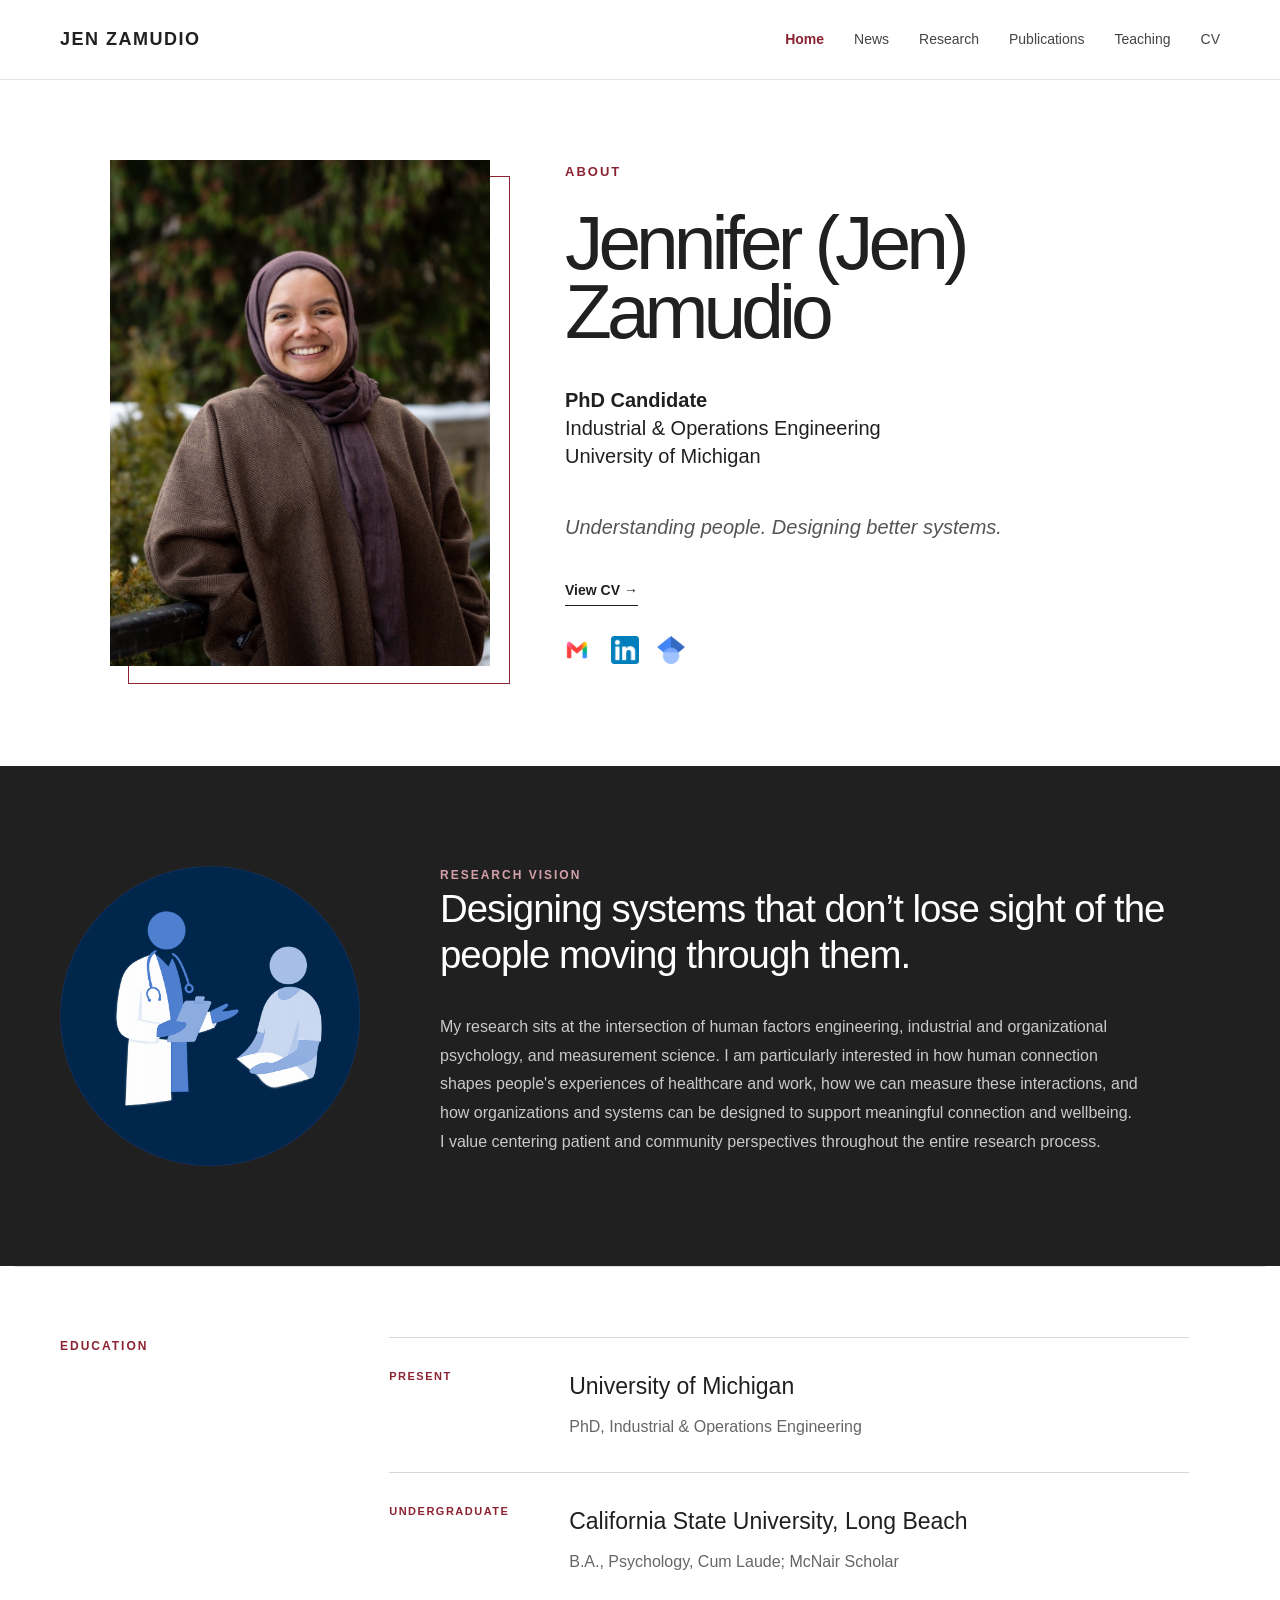
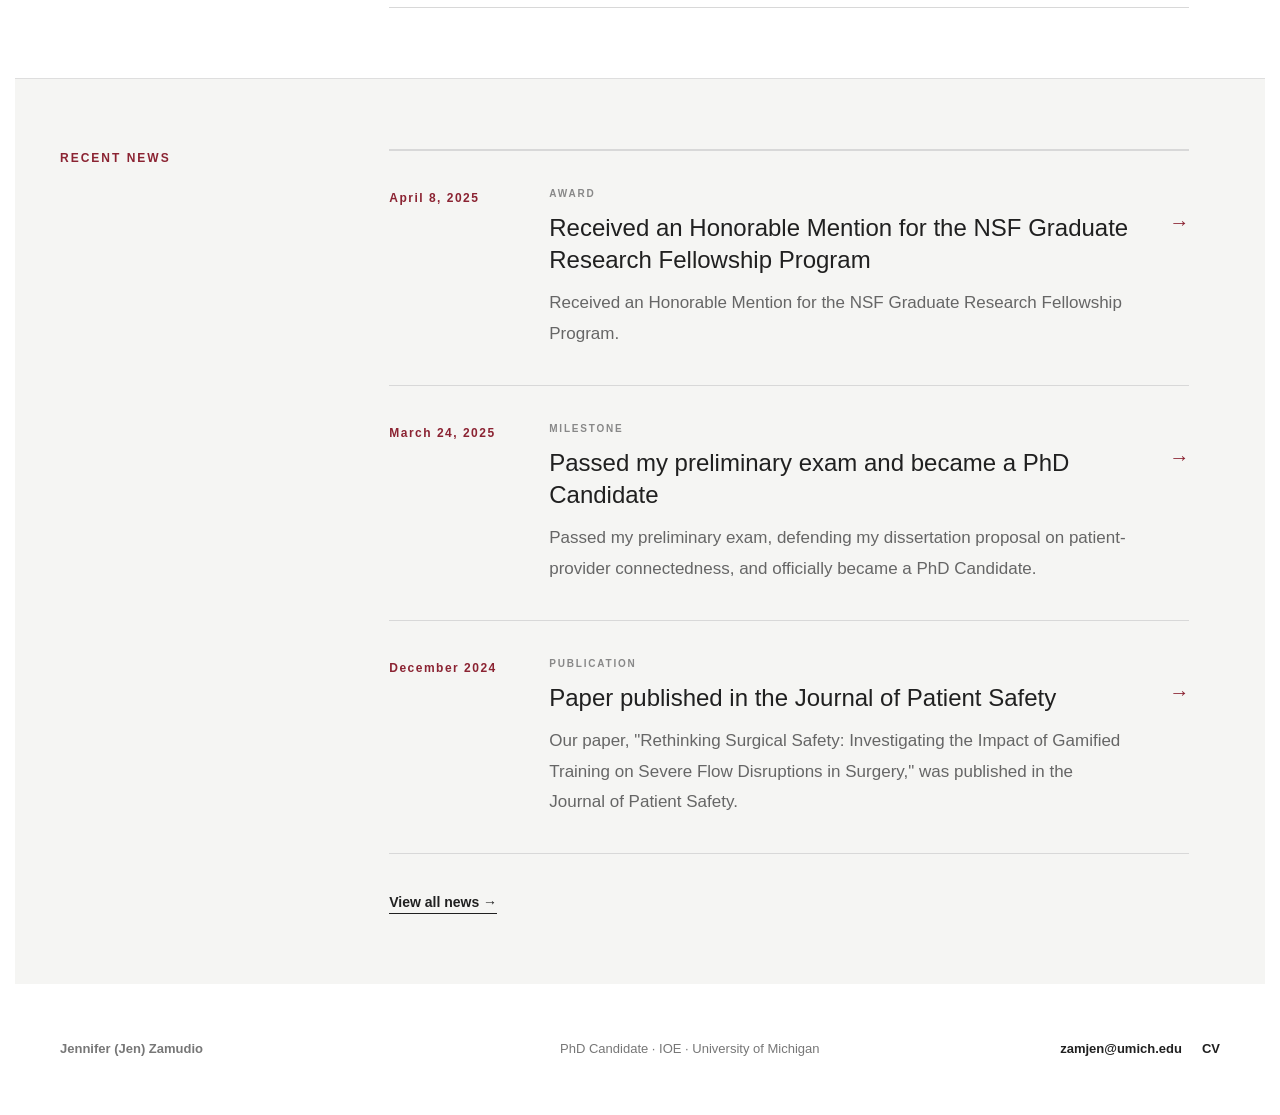
==== commit 2c658387: "Update index.html" ====
--- a/index.html
+++ b/index.html
@@ -180,8 +180,8 @@
             shapes people's experiences of healthcare and work,
             how we can measure these interactions,
             and how organizations and systems can be designed to
-            support meaningful connection and wellbeing. I value centering patient perspectives
-            in throughout the research process.
+            support meaningful connection and wellbeing. I value centering patient 
+            and community perspectives throughout the entire research process.
         </p>
 
     </div>
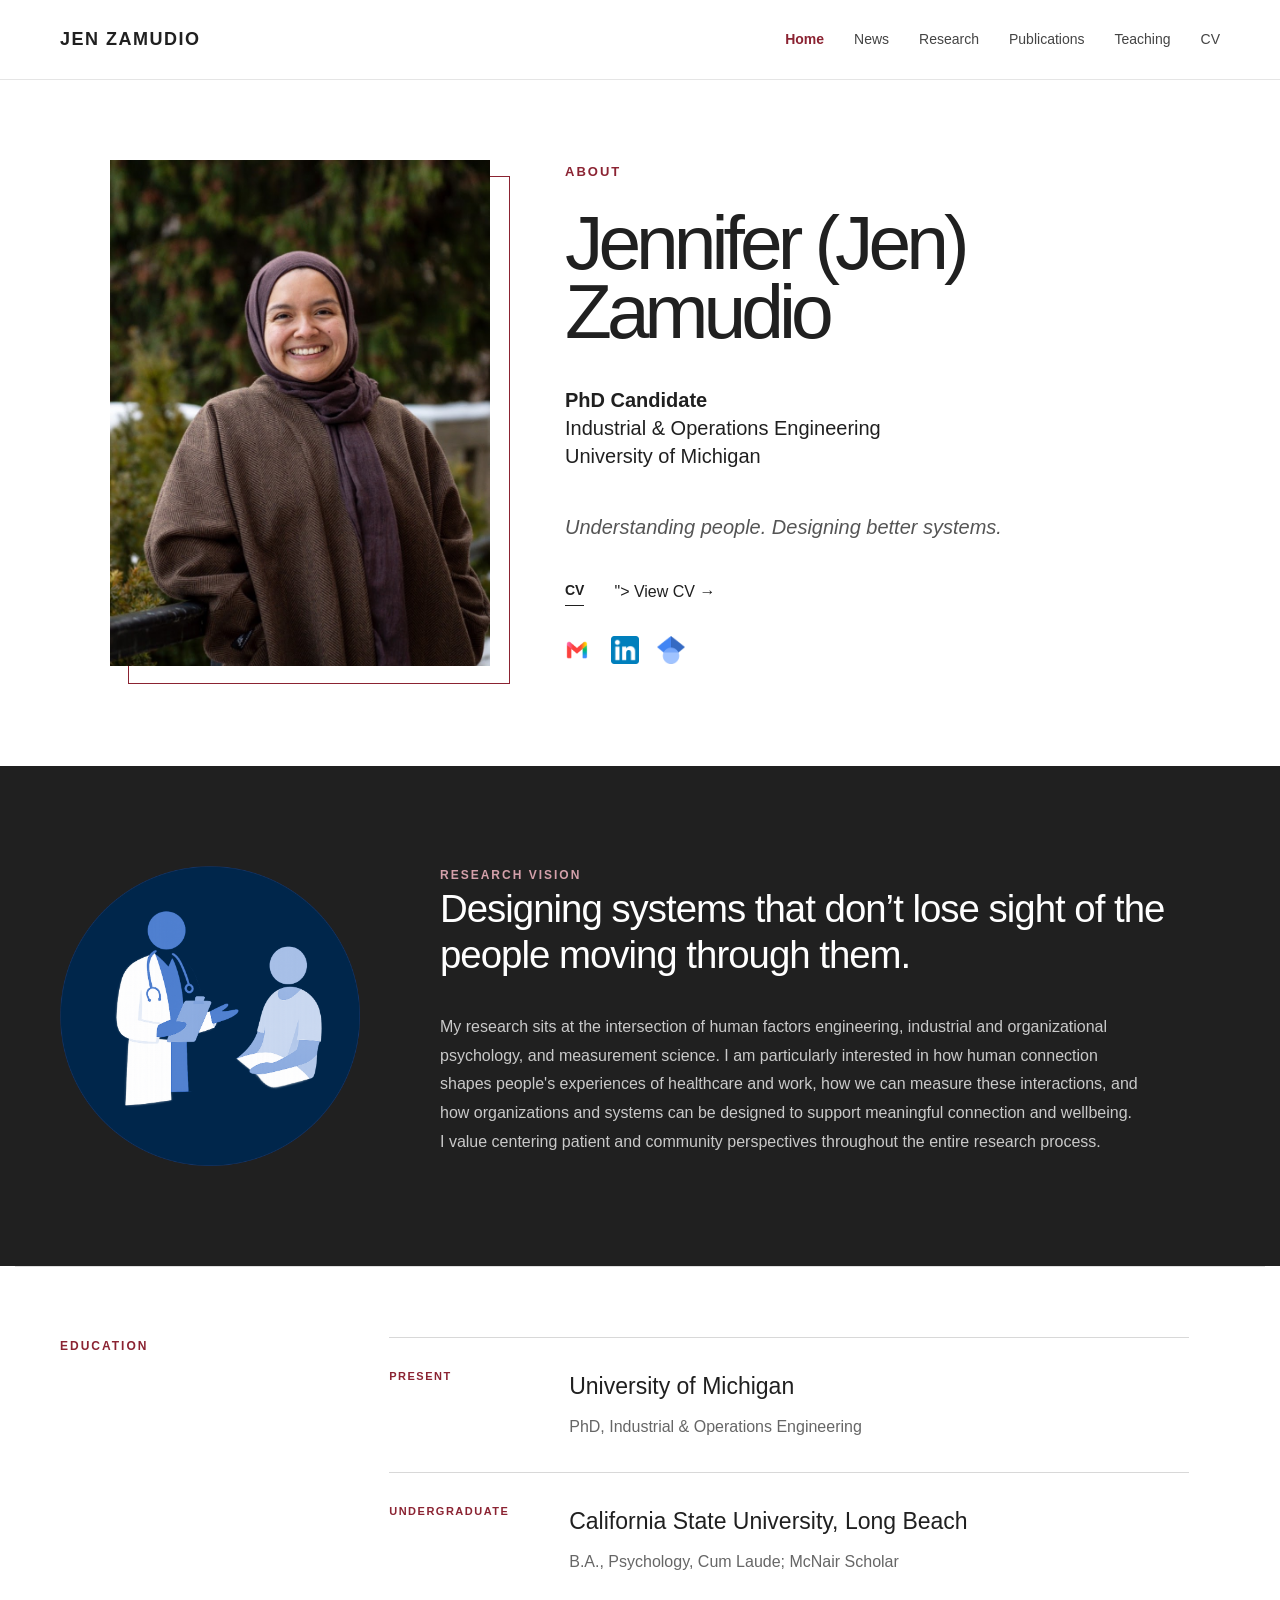
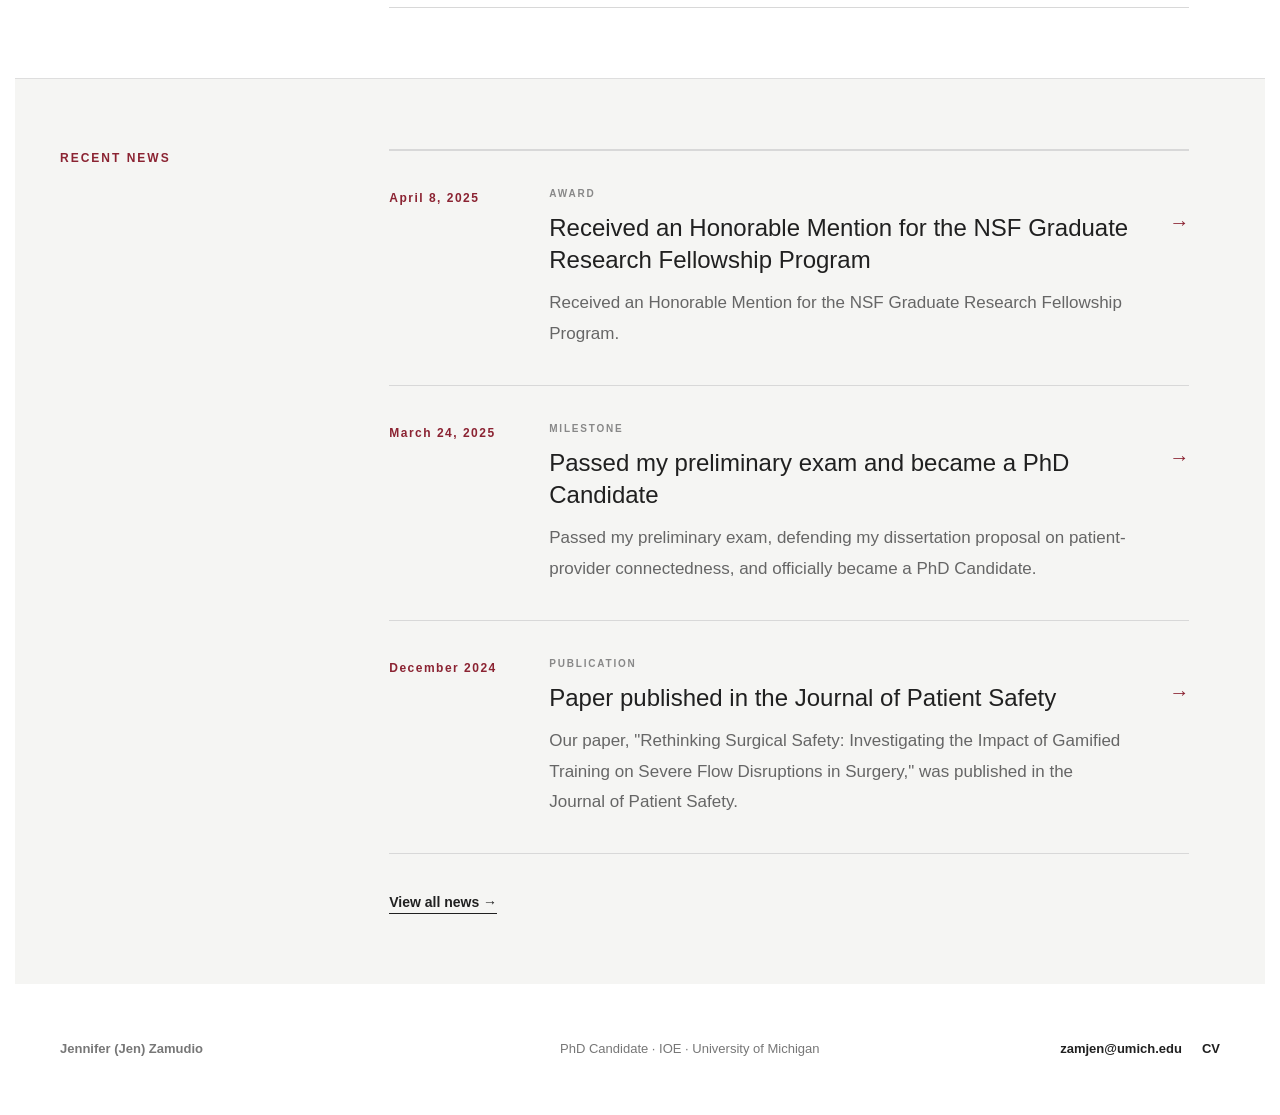
==== commit a2c806f0: "Update index.html" ====
--- a/index.html
+++ b/index.html
@@ -41,8 +41,12 @@
             <a href="research.html">Research</a>
             <a href="publications.html">Publications</a>
             <a href="teaching.html">Teaching</a>
-            <a href="cv.html">CV</a>
-        </nav>
+<a
+    href="Jennifer-Zamudio-CV-0826.pdf"
+    target="_blank"
+>
+    CV
+</a>        </nav>
 
     </div>
 
@@ -95,7 +99,11 @@
 
         <div class="profile-links">
 
-    <a href="cv.html">
+    <a href="Jennifer-Zamudio-CV-0826.pdf"
+    target="_blank"
+>
+    CV
+</a>">
         View CV →
     </a>
 
@@ -300,9 +308,12 @@
             zamjen@umich.edu
         </a>
 
-        <a href="cv.html">
-            CV
-        </a>
+       <a
+    href="Jennifer-Zamudio-CV-0826.pdf"
+    target="_blank"
+>
+    CV
+</a>
 
     </div>
 
--- a/style.css
+++ b/style.css
@@ -3496,3 +3496,64 @@
 .social-links a:hover img {
     opacity: 0.7;
 }
+
+html {
+    scroll-behavior: smooth;
+}
+
+.research-project-section {
+    scroll-margin-top: 100px;
+}
+
+.research-projects {
+    margin-top: 120px;
+}
+
+.research-project-section {
+    padding: 100px 0;
+    border-top: 1px solid #d8d5cf;
+}
+
+.research-project-header {
+    display: flex;
+    align-items: flex-start;
+    gap: 30px;
+    margin-bottom: 40px;
+}
+
+.research-project-header h2 {
+    margin-top: 8px;
+    margin-bottom: 0;
+}
+
+.research-project-intro {
+    max-width: 750px;
+    font-size: 1.15rem;
+    line-height: 1.8;
+    margin-bottom: 70px;
+}
+
+.research-project {
+    display: grid;
+    grid-template-columns: 1fr 1fr;
+    gap: 70px;
+    align-items: center;
+    padding: 60px 0;
+    border-top: 1px solid #e5e2dc;
+}
+
+.research-project-text {
+    max-width: 600px;
+}
+
+.research-project-text h3 {
+    font-size: 1.7rem;
+    margin-top: 10px;
+    margin-bottom: 20px;
+}
+
+.research-project-image img {
+    width: 100%;
+    height: auto;
+    display: block;
+}
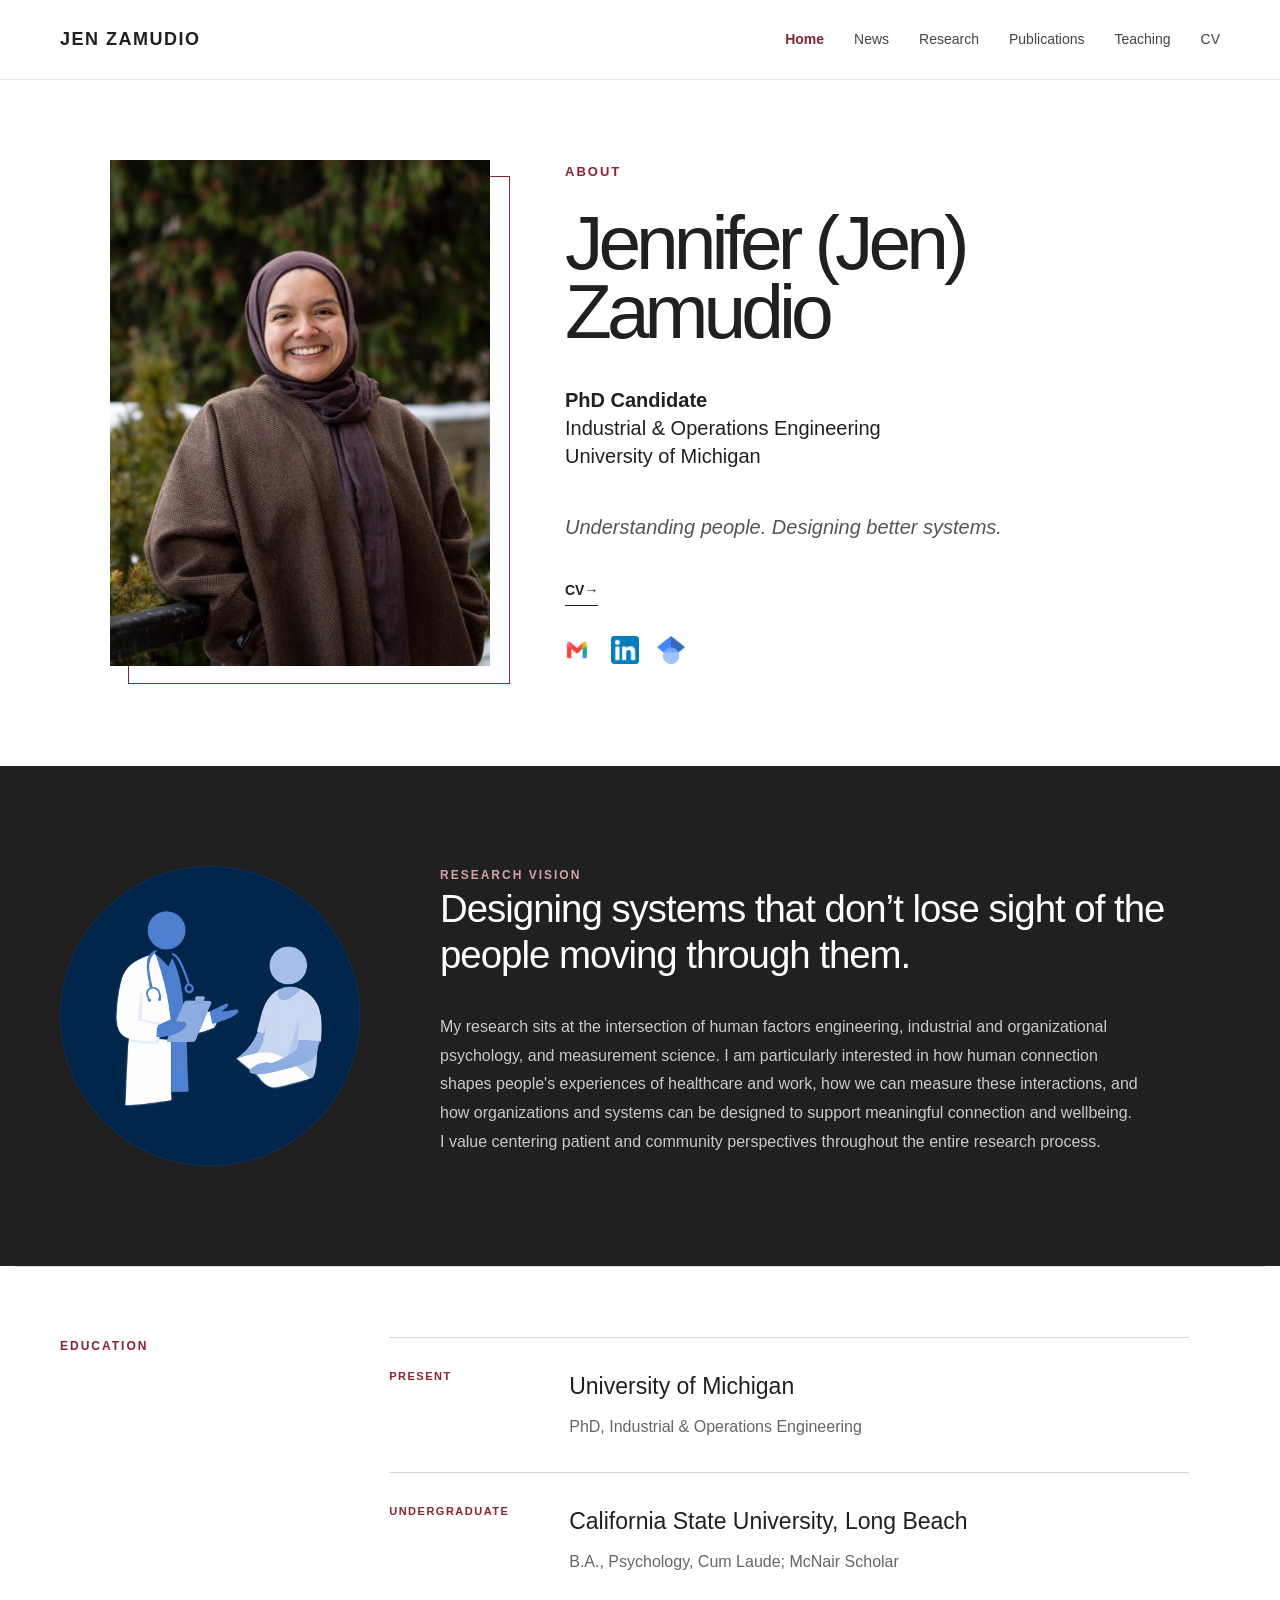
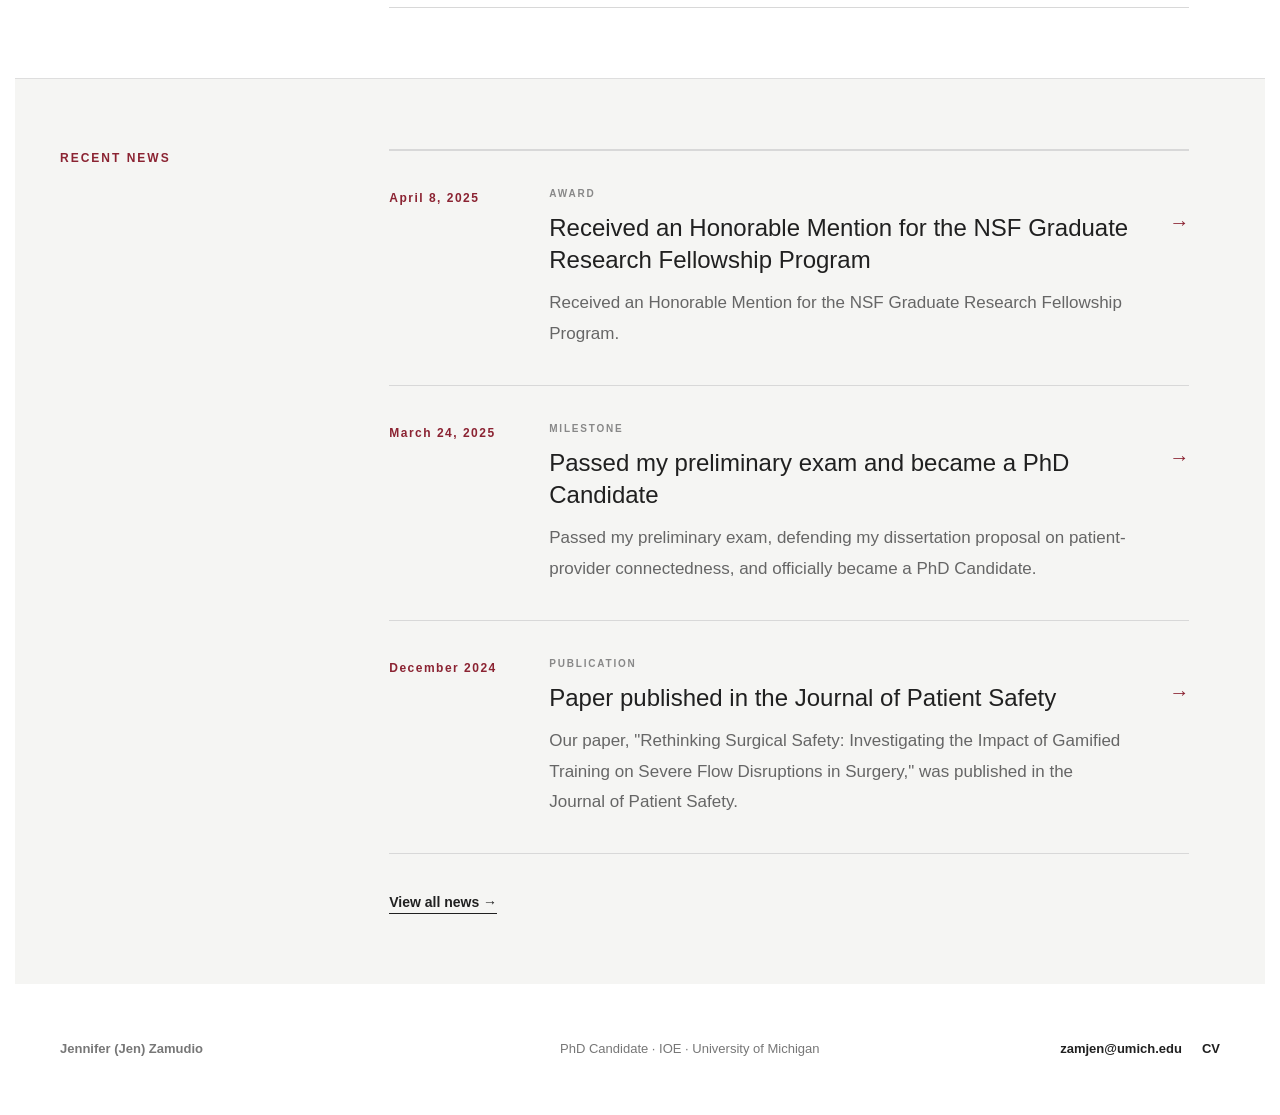
==== commit 65579aea: "Update index.html" ====
--- a/index.html
+++ b/index.html
@@ -102,9 +102,8 @@
     <a href="Jennifer-Zamudio-CV-0826.pdf"
     target="_blank"
 >
-    CV
-</a>">
-        View CV →
+    CV→
+         
     </a>
 
 </div>
--- a/style.css
+++ b/style.css
@@ -3505,51 +3505,90 @@
     scroll-margin-top: 100px;
 }
 
+/* =========================================================
+   RESEARCH AREA DETAILS
+   ========================================================= */
+
 .research-projects {
-    margin-top: 120px;
+    max-width: 1250px;
+    margin: 0 auto;
+    padding: 20px 45px 120px;
 }
 
 .research-project-section {
-    padding: 100px 0;
-    border-top: 1px solid #d8d5cf;
+    scroll-margin-top: 100px;
+
+    margin-bottom: 35px;
+    padding: 55px;
+
+    background: #f5f5f3;
+    border-top: 4px solid #8b2332;
 }
 
 .research-project-header {
     display: flex;
     align-items: flex-start;
-    gap: 30px;
-    margin-bottom: 40px;
+    gap: 25px;
+
+    margin-bottom: 30px;
 }
 
 .research-project-header h2 {
-    margin-top: 8px;
-    margin-bottom: 0;
+    margin: 8px 0 0;
+
+    font-size: clamp(32px, 4vw, 52px);
+    line-height: 1.05;
+    letter-spacing: -1.5px;
+    font-weight: 500;
 }
 
 .research-project-intro {
     max-width: 750px;
-    font-size: 1.15rem;
+
+    margin: 0 0 50px;
+
+    color: #666;
+    font-size: 17px;
     line-height: 1.8;
-    margin-bottom: 70px;
 }
 
 .research-project {
-    display: grid;
-    grid-template-columns: 1fr 1fr;
-    gap: 70px;
-    align-items: center;
-    padding: 60px 0;
-    border-top: 1px solid #e5e2dc;
+    display: flex;
+    flex-direction: column;
+
+    margin-top: 40px;
+    padding-top: 45px;
+
+    border-top: 1px solid #d8d8d8;
 }
 
 .research-project-text {
-    max-width: 600px;
+    max-width: 800px;
+}
+
+.research-project-text .section-label {
+    margin-bottom: 15px;
 }
 
 .research-project-text h3 {
-    font-size: 1.7rem;
-    margin-top: 10px;
-    margin-bottom: 20px;
+    margin: 0 0 25px;
+
+    font-size: 30px;
+    line-height: 1.2;
+    font-weight: 500;
+}
+
+.research-project-text p {
+    margin: 0 0 20px;
+
+    color: #666;
+    font-size: 16px;
+    line-height: 1.8;
+}
+
+.research-project-image {
+    width: 100%;
+    margin-bottom: 45px;
 }
 
 .research-project-image img {
@@ -3557,3 +3596,42 @@
     height: auto;
     display: block;
 }
+
+.research-area-card {
+    min-height: 390px;
+
+    padding: 35px;
+
+    border-top: 4px solid #8b2332;
+
+    background: #f5f5f3;
+
+    display: flex;
+    flex-direction: column;
+
+    transition:
+        transform 0.25s ease,
+        box-shadow 0.25s ease;
+}
+
+.research-area-card:hover {
+    transform: translateY(-5px);
+
+    box-shadow:
+        0 12px 30px rgba(0, 0, 0, 0.08);
+}
+
+.research-area-link {
+    margin-top: auto;
+
+    padding-top: 30px;
+
+    font-size: 14px;
+    font-weight: 700;
+
+    color: #202020;
+}
+
+.research-area-card:hover .research-area-link {
+    color: #8b2332;
+}
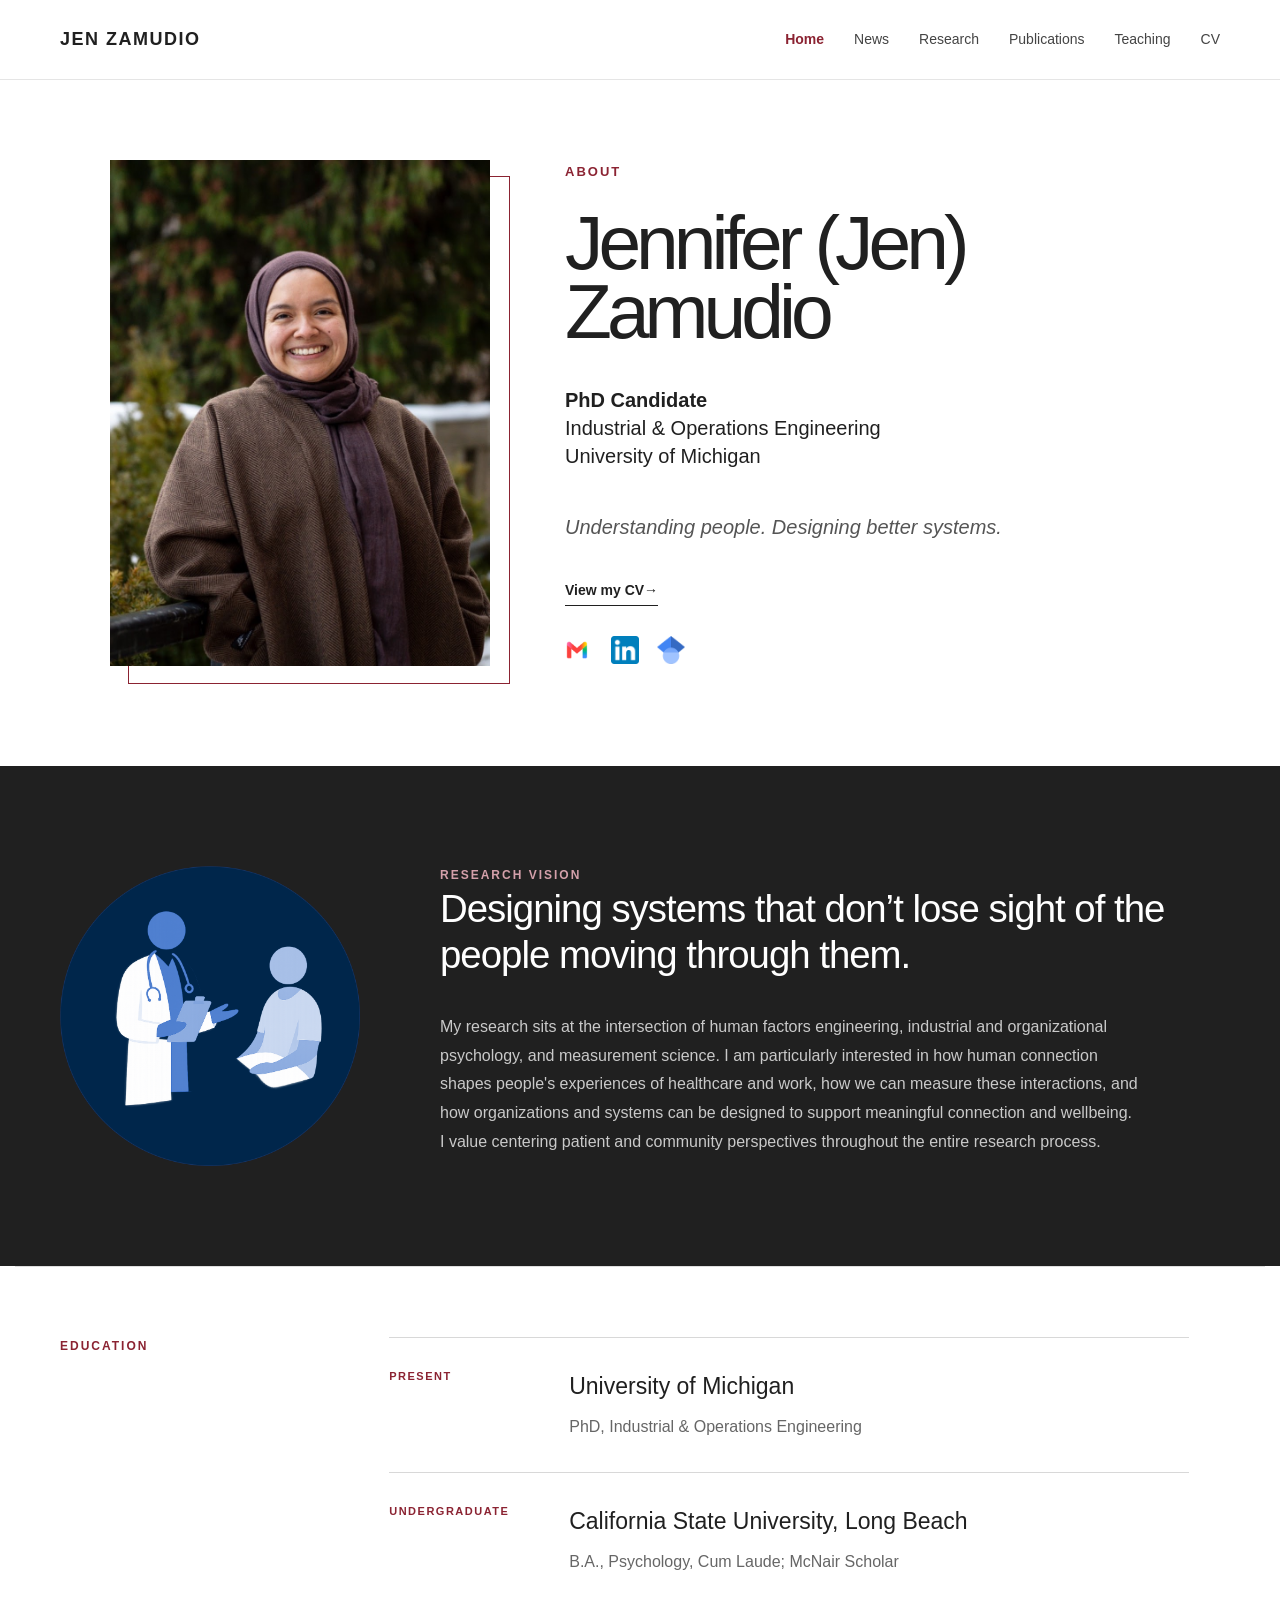
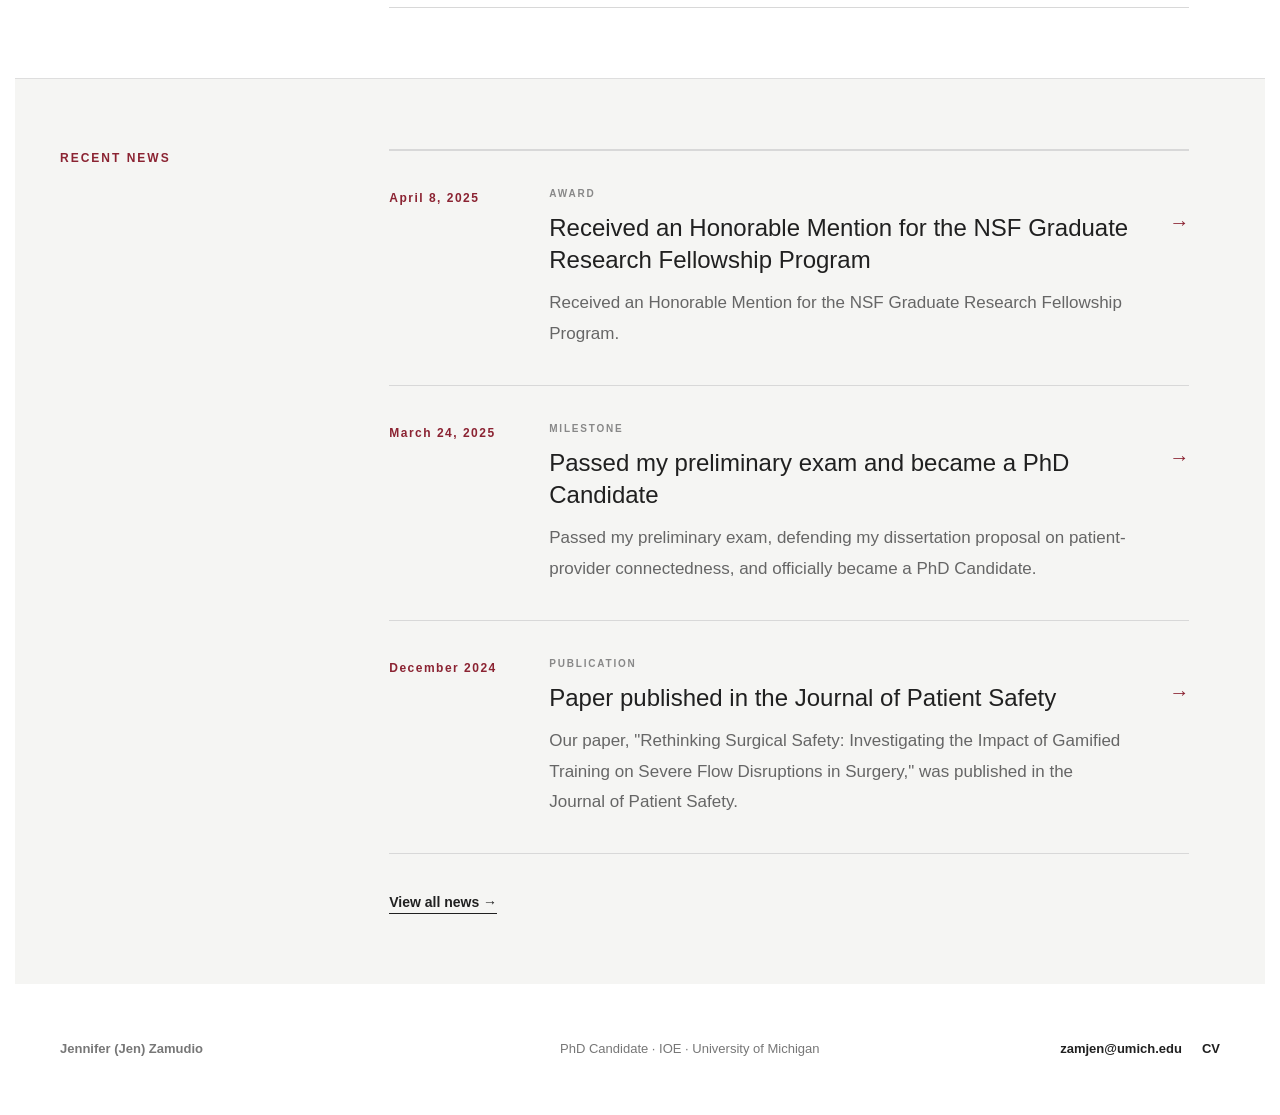
==== commit 08ac69ea: "Update index.html" ====
--- a/index.html
+++ b/index.html
@@ -102,7 +102,7 @@
     <a href="Jennifer-Zamudio-CV-0826.pdf"
     target="_blank"
 >
-    CV→
+    View my CV→
          
     </a>
 
